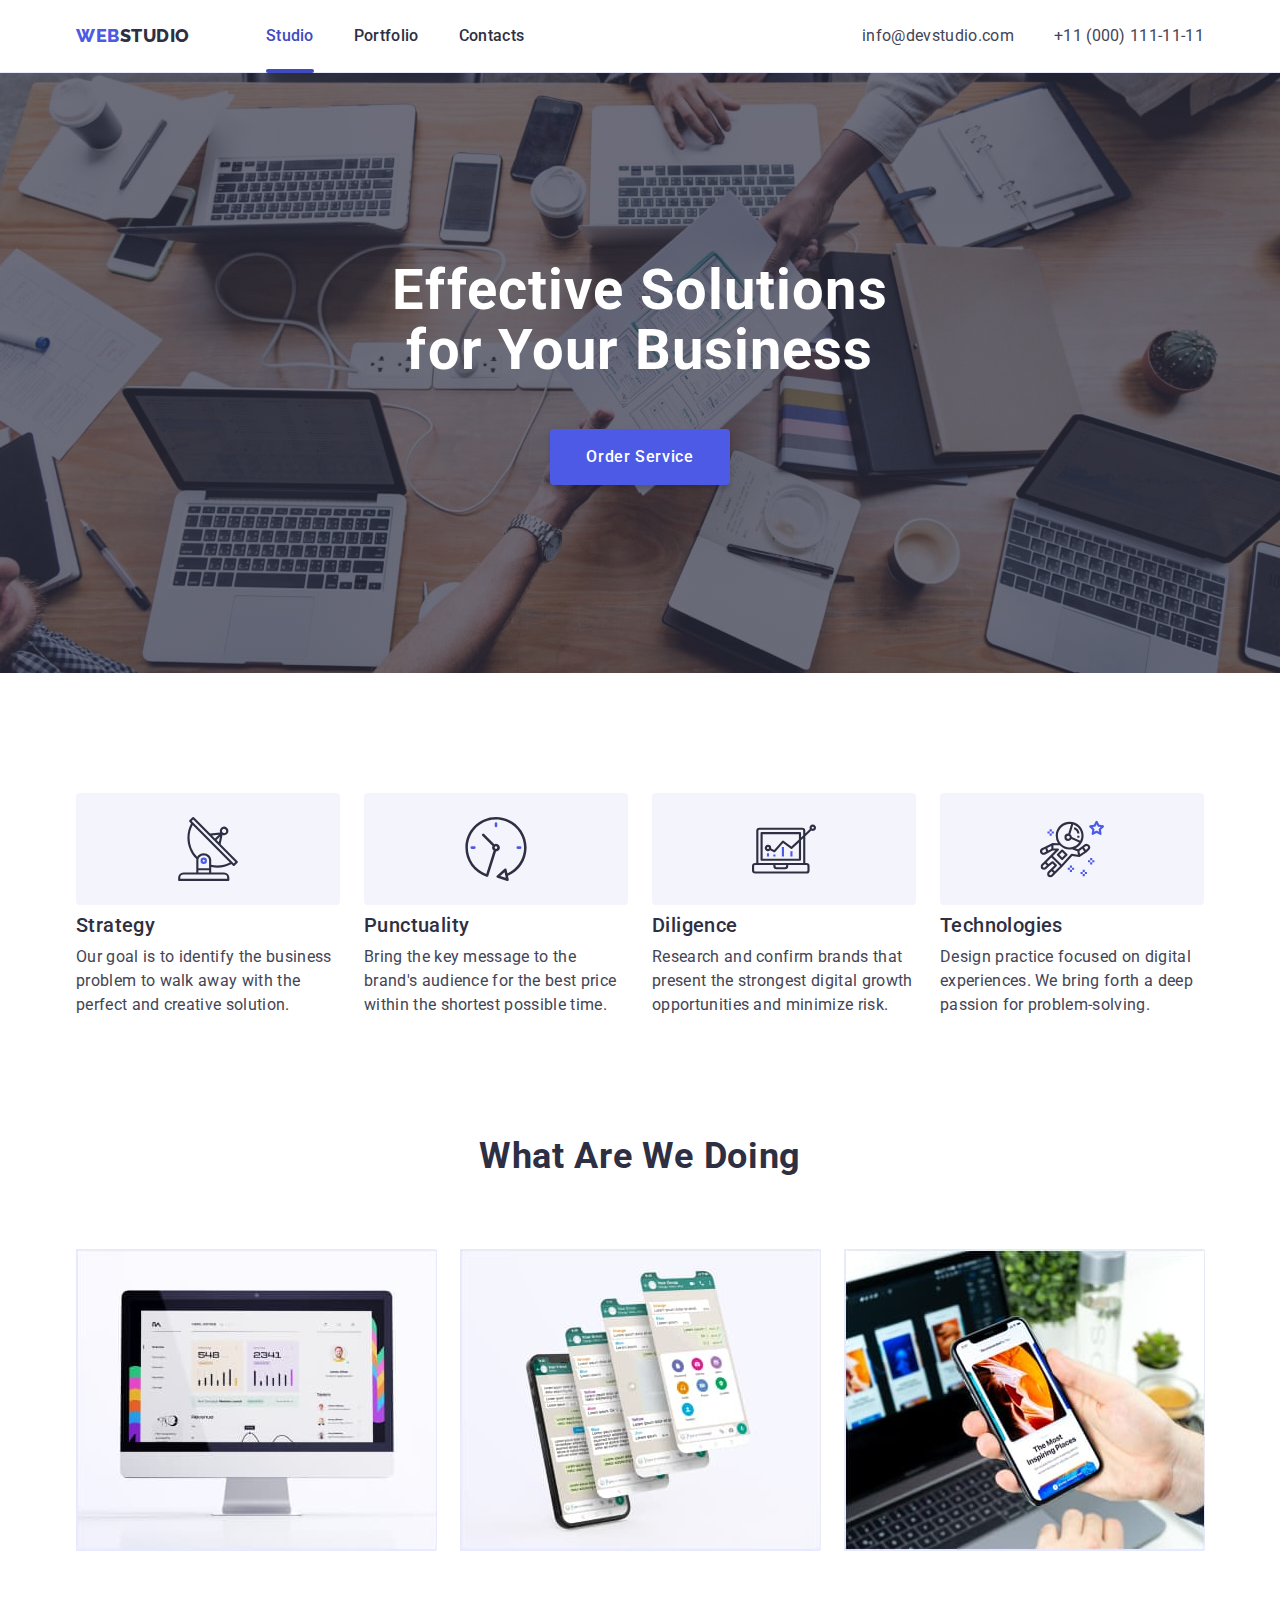
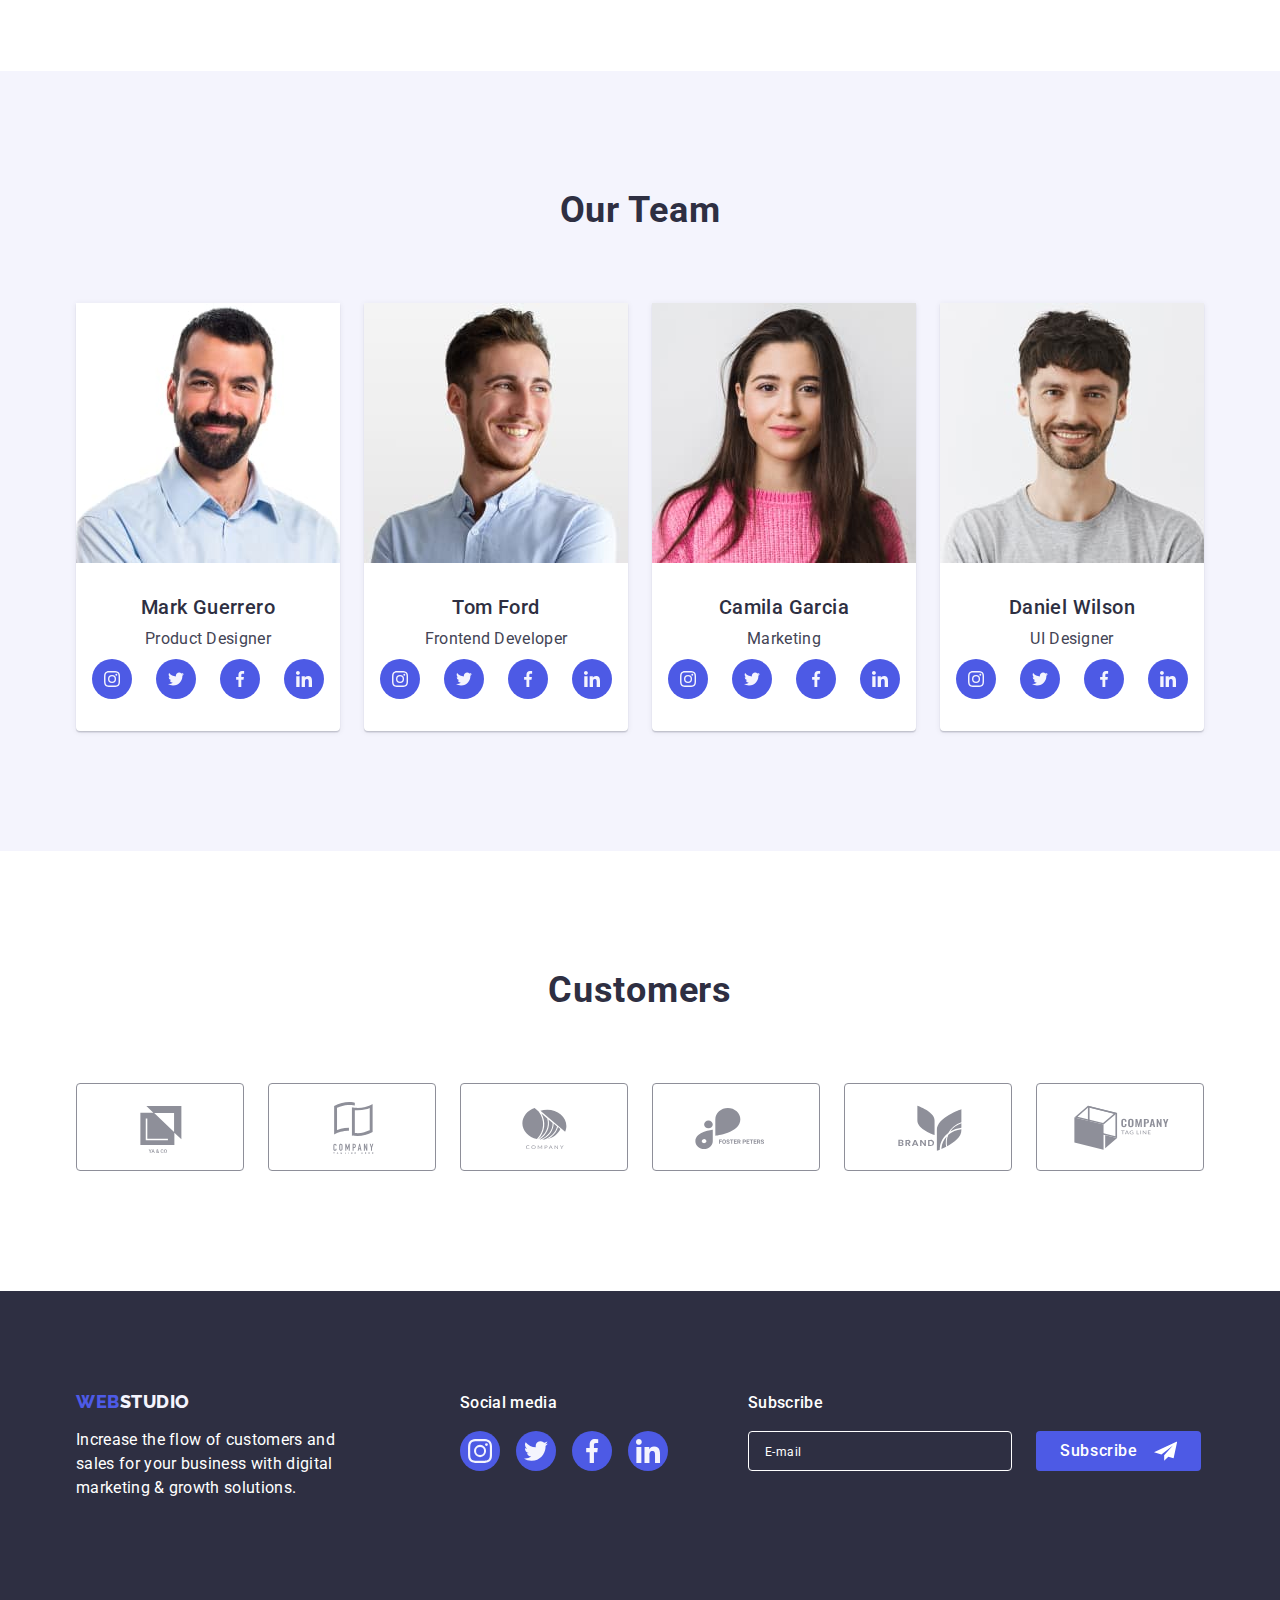
==== index.html @ 4aec2d15 "Initial commit" ====
<!DOCTYPE html>
<html lang="en">
  <head>
    <meta charset="UTF-8" />
    <meta http-equiv="X-UA-Compatible" content="IE=edge" />
    <meta name="viewport" content="width=device-width, initial-scale=1.0" />
    <title>Document</title>
    <!-- модерн нормалайз для скидання деяких властивостей -->
    <link
      href="https://cdnjs.cloudflare.com/ajax/libs/modern-normalize/1.1.0/modern-normalize.min.css"
      rel="stylesheet"
    />
    <link rel="preconnect" href="https://fonts.googleapis.com" />
    <link rel="preconnect" href="https://fonts.gstatic.com" crossorigin />
    <link
      href="https://fonts.googleapis.com/css2?family=Raleway:wght@800&family=Roboto:wght@400;500;700;900&display=swap"
      rel="stylesheet"
    />
    <link rel="stylesheet" href="./css/styles.css" />
  </head>
  <body>
    <!-- Header -->

    <header class="page-header">
      <div class="container nav-auth">
        <nav class="nav-auth">
          <a href="./index.html" class="logo link">
            Web<span class="logosp">Studio</span></a
          >
          <ul class="site-nav list">
            <li class="item">
              <a href="./index.html" class="navigation current link">Studio</a>
            </li>

            <li class="item">
              <a href="./portfolio.html" class="navigation link">Portfolio</a>
            </li>
            <li class="item">
              <a href="" class="navigation link">Contacts</a>
            </li>
          </ul>
        </nav>
        <address class="nav-auth add">
          <ul class="auth-nav list">
            <li class="item">
              <a href="mailto:info@devstudio.com" class="auth link"
                >info@devstudio.com</a
              >
            </li>
            <li class="item">
              <a href="tel:+110001111111" class="auth link"
                >+11 (000) 111-11-11</a
              >
            </li>
          </ul>
        </address>
      </div>
    </header>
    <!-- Main-сontent  -->
    <main>
      <!-- section1 -->
      <section class="hero">
        <div class="container">
          <h1 class="hero-name">
            Effective Solutions <br />
            for Your Business
          </h1>

          <button type="button" class="hero-button" data-modal-open>
            Order Service
          </button>
          <!--  -->
          <!-- <div class="backdrop is-hidden" data-modal>
            <div class="modal">
              <button type="button" class="button-window" data-modal-close>
                <svg class="icon-button-close" width="8" height="8">
                  <use href="./images/icons.svg#close"></use>
                </svg>
              </button>
            </div>
          </div> -->
          <!--  -->
        </div>
      </section>
      <!-- section2 -->

      <section class="section">
        <div class="container">
          <h2 class="h-hidden visually-hidden">A combination of all aspects</h2>
          <ul class="list-section-two list">
            <li class="list-combination item">
              <div class="icon-bg">
                <svg class="" width="64" height="64">
                  <use href="./images/icons.svg#antenna"></use>
                </svg>
              </div>
              <h3 class="list-title">Strategy</h3>
              <p class="list-paragraph">
                Our goal is to identify the business problem to walk away with
                the perfect and creative solution.
              </p>
            </li>
            <li class="list-combination item">
              <div class="icon-bg">
                <svg class="" width="64" height="64">
                  <use href="./images/icons.svg#clock"></use>
                </svg>
              </div>
              <h3 class="list-title">Punctuality</h3>
              <p class="list-paragraph">
                Bring the key message to the brand's audience for the best price
                within the shortest possible time.
              </p>
            </li>
            <li class="list-combination item">
              <div class="icon-bg">
                <svg class="" width="64" height="64">
                  <use href="./images/icons.svg#diagram"></use>
                </svg>
              </div>
              <h3 class="list-title">Diligence</h3>
              <p class="list-paragraph">
                Research and confirm brands that present the strongest digital
                growth opportunities and minimize risk.
              </p>
            </li>
            <li class="list-combination item">
              <div class="icon-bg">
                <svg class="" width="64" height="64">
                  <use href="./images/icons.svg#astronaut"></use>
                </svg>
              </div>
              <h3 class="list-title">Technologies</h3>
              <p class="list-paragraph">
                Design practice focused on digital experiences. We bring forth a
                deep passion for problem-solving.
              </p>
            </li>
          </ul>
        </div>
      </section>
      <!-- section3 -->

      <section class="section aboutus">
        <div class="container">
          <h2 class="aboutus-name">What are we doing</h2>
          <ul class="list-card list">
            <li class="list-lists item">
              <img
                class="image"
                src="./images/doing/pg1.jpg"
                alt="statistics"
                width="360"
                height="300"
              />
            </li>
            <li class="list-lists item">
              <img
                class="image"
                src="./images/doing/pg2.jpg"
                alt="displaying sections"
                width="360"
                height="300"
              />
            </li>
            <li class="list-lists item">
              <img
                class="image"
                src="./images/doing/pg3.jpg"
                alt="smartphone"
                width="360"
                height="300"
              />
            </li>
          </ul>
        </div>
      </section>
      <!-- section4 -->
      <section class="section team">
        <div class="container">
          <h2 class="team-our">Our Team</h2>
          <ul class="list-people list">
            <li class="team-list">
              <img
                class="image"
                src="./images/our_team/people1.jpg"
                alt="Mark"
                width="264"
                height="260"
              />
              <div class="data">
                <h3 class="team-name">Mark Guerrero</h3>
                <p class="team-paragraph">Product Designer</p>
                <ul class="social-list list">
                  <li class="list-icon">
                    <a href="" class="link-icon link">
                      <svg class="social-icon" width="16" height="16">
                        <use
                          class="icona"
                          href="./images/icons.svg#instagram"
                        ></use>
                      </svg>
                    </a>
                  </li>
                  <li class="list-icon">
                    <a href="" class="link-icon link">
                      <svg class="social-icon" width="16" height="16">
                        <use
                          class="icona"
                          href="./images/icons.svg#twitter"
                        ></use>
                      </svg>
                    </a>
                  </li>
                  <li class="list-icon">
                    <a href="" class="link-icon link">
                      <svg class="social-icon" width="16" height="16">
                        <use
                          class="icona"
                          href="./images/icons.svg#facebook"
                        ></use>
                      </svg>
                    </a>
                  </li>
                  <li class="list-icon">
                    <a href="" class="link-icon link">
                      <svg class="social-icon" width="16" height="16">
                        <use
                          class="icona"
                          href="./images/icons.svg#linkedin"
                        ></use>
                      </svg>
                    </a>
                  </li>
                </ul>
              </div>
            </li>
            <li class="team-list">
              <img
                class="image"
                src="./images/our_team/people2.jpg"
                alt="Tom"
                width="264"
                height="260"
              />
              <div class="data">
                <h3 class="team-name">Tom Ford</h3>
                <p class="team-paragraph">Frontend Developer</p>
                <ul class="social-list list">
                  <li>
                    <a href="" class="link-icon link">
                      <svg class="social-icon" width="16" height="16">
                        <use
                          class="icona"
                          href="./images/icons.svg#instagram"
                        ></use>
                      </svg>
                    </a>
                  </li>
                  <li>
                    <a href="" class="link-icon link">
                      <svg class="social-icon" width="16" height="16">
                        <use
                          class="icona"
                          href="./images/icons.svg#twitter"
                        ></use>
                      </svg>
                    </a>
                  </li>
                  <li>
                    <a href="" class="link-icon link">
                      <svg class="social-icon" width="16" height="16">
                        <use
                          class="icona"
                          href="./images/icons.svg#facebook"
                        ></use>
                      </svg>
                    </a>
                  </li>
                  <li>
                    <a href="" class="link-icon link">
                      <svg class="social-icon" width="16" height="16">
                        <use
                          class="icona"
                          href="./images/icons.svg#linkedin"
                        ></use>
                      </svg>
                    </a>
                  </li>
                </ul>
              </div>
            </li>
            <li class="team-list">
              <img
                class="image"
                src="./images/our_team/people3.jpg"
                alt="Camila"
                width="264"
                height="260"
              />
              <div class="data">
                <h3 class="team-name">Camila Garcia</h3>
                <p class="team-paragraph">Marketing</p>
                <ul class="social-list list">
                  <li>
                    <a href="" class="link-icon link">
                      <svg class="social-icon" width="16" height="16">
                        <use
                          class="icona"
                          href="./images/icons.svg#instagram"
                        ></use>
                      </svg>
                    </a>
                  </li>
                  <li>
                    <a href="" class="link-icon link">
                      <svg class="social-icon" width="16" height="16">
                        <use
                          class="icona"
                          href="./images/icons.svg#twitter"
                        ></use>
                      </svg>
                    </a>
                  </li>
                  <li>
                    <a href="" class="link-icon link">
                      <svg class="social-icon" width="16" height="16">
                        <use
                          class="icona"
                          href="./images/icons.svg#facebook"
                        ></use>
                      </svg>
                    </a>
                  </li>
                  <li>
                    <a href="" class="link-icon link">
                      <svg class="social-icon" width="16" height="16">
                        <use
                          class="icona"
                          href="./images/icons.svg#linkedin"
                        ></use>
                      </svg>
                    </a>
                  </li>
                </ul>
              </div>
            </li>
            <li class="team-list">
              <img
                class="image"
                src="./images/our_team/people4.jpg"
                alt="Daniel"
                width="264"
                height="260"
              />
              <div class="data">
                <h3 class="team-name">Daniel Wilson</h3>
                <p class="team-paragraph">UI Designer</p>
                <ul class="social-list list">
                  <li>
                    <a href="" class="link-icon link">
                      <svg class="social-icon" width="16" height="16">
                        <use
                          class="icona"
                          href="./images/icons.svg#instagram"
                        ></use>
                      </svg>
                    </a>
                  </li>
                  <li>
                    <a href="" class="link-icon link">
                      <svg class="social-icon" width="16" height="16">
                        <use
                          class="icona"
                          href="./images/icons.svg#twitter"
                        ></use>
                      </svg>
                    </a>
                  </li>
                  <li>
                    <a href="" class="link-icon link">
                      <svg class="social-icon" width="16" height="16">
                        <use
                          class="icona"
                          href="./images/icons.svg#facebook"
                        ></use>
                      </svg>
                    </a>
                  </li>
                  <li>
                    <a href="" class="link-icon link">
                      <svg class="social-icon" width="16" height="16">
                        <use
                          class="icona"
                          href="./images/icons.svg#linkedin"
                        ></use>
                      </svg>
                    </a>
                  </li>
                </ul>
              </div>
            </li>
          </ul>
        </div>
      </section>

      <!-- section5 -->

      <section class="section">
        <div class="container">
          <h2 class="customers-name">Customers</h2>
          <ul class="list-logotype-company list">
            <li class="company-list">
              <a href="" class="company-icon-link link">
                <svg class="company-icon" width="104" height="56">
                  <use
                    class="iconcompany-hover"
                    href="./images/icons.svg#position-one"
                  ></use>
                </svg>
              </a>
            </li>
            <li class="company-list">
              <a href="" class="company-icon-link link">
                <svg class="company-icon" width="104" height="56">
                  <use
                    class="iconcompany-hover"
                    href="./images/icons.svg#position-two"
                  ></use>
                </svg>
              </a>
            </li>
            <li class="company-list">
              <a href="" class="company-icon-link link">
                <svg class="company-icon" width="104" height="56">
                  <use href="./images/icons.svg#position-three"></use>
                </svg>
              </a>
            </li>
            <li class="company-list">
              <a href="" class="company-icon-link link">
                <svg class="company-icon" width="104" height="56">
                  <use href="./images/icons.svg#position-four"></use>
                </svg>
              </a>
            </li>
            <li class="company-list">
              <a href="" class="company-icon-link link">
                <svg class="company-icon" width="104" height="56">
                  <use href="./images/icons.svg#position-five"></use>
                </svg>
              </a>
            </li>
            <li class="company-list">
              <a href="" class="company-icon-link link">
                <svg class="company-icon" width="104" height="56">
                  <use href="./images/icons.svg#position-six"></use>
                </svg>
              </a>
            </li>
          </ul>
        </div>
      </section>
    </main>

    <!-- footer  -->

    <footer class="footer">
      <div class="container footer-container">
        <div class="one-footer-container">
          <a href="./index.html" class="footer-logo link"
            >Web<span class="footer-span">Studio</span></a
          >
          <p class="footer-paragraph">
            Increase the flow of customers and sales for your business with
            digital marketing & growth solutions.
          </p>
        </div>

        <!-- Social media -->

        <div class="social-container">
          <p class="social-footer">Social media</p>
          <ul class="list-icon-footer list">
            <li class="footer-list-icon">
              <a href="" class="icon-footer link">
                <svg class="icon-company-footer" width="24" height="24">
                  <use href="./images/icons.svg#instagram"></use>
                </svg>
              </a>
            </li>
            <li class="footer-list-icon">
              <a href="" class="icon-footer link">
                <svg class="icon-company-footer" width="24" height="24">
                  <use class="" href="./images/icons.svg#twitter"></use>
                </svg>
              </a>
            </li>
            <li class="footer-list-icon">
              <a href="" class="icon-footer link">
                <svg class="icon-company-footer" width="24" height="24">
                  <use href="./images/icons.svg#facebook"></use>
                </svg>
              </a>
            </li>
            <li class="footer-list-icon">
              <a href="" class="icon-footer link">
                <svg class="icon-company-footer" width="24" height="24">
                  <use href="./images/icons.svg#linkedin"></use>
                </svg>
              </a>
            </li>
          </ul>
        </div>

        <!-- Subscribe -->

        <div>
          <p class="text-subscribe">Subscribe</p>
          <form class="form-footer">
            <label>
              <input
                name="user_email"
                type="email"
                class="imput-email-footer"
                placeholder="E-mail"
              />
            </label>
            <button class="footer-subscribe" type="submit">
              <span class="text-subscribe-button">Subscribe</span>
              <svg class="icon-telegr" width="24" height="24">
                <use href="./images/icons.svg#telegr"></use>
              </svg>
            </button>
          </form>
        </div>
      </div>
    </footer>

    <!-- modal -->

    <div class="backdrop is-hidden" data-modal>
      <!-- is-hidden -->
      <div class="modal">
        <button type="button" class="button-window" data-modal-close>
          <svg class="icon-button-close" width="8" height="8">
            <use href="./images/icons.svg#close"></use>
          </svg>
        </button>

        <p class="modal-text">Leave your contacts and we will call you back</p>

        <form class="modal-form">
          <label class="modal-form-label">
            <span class="name-imput">Name</span>
            <span class="wrapper-for-icon">
              <input
                class="modal-form-imput"
                type="text"
                name="user_name"
                required
                pattern="^[A-Za-zА-Яа-я]+$"
                minlength="2"
              />
              <svg class="cvg-persona" width="18" height="18">
                <use href="./images/icons.svg#persona"></use>
              </svg>
            </span>
          </label>

          <label class="modal-form-label">
            <span class="name-imput">Phone</span>
            <span class="wrapper-for-icon">
              <input
                class="modal-form-imput"
                type="tel"
                name="user_number"
                required
                pattern="[0-9]{3}-[0-9]{3}-[0-9]{4}"
                title="###-###-####"
              />
              <svg class="cvg-persona" width="18" height="24">
                <use href="./images/icons.svg#tel"></use>
              </svg>
            </span>
          </label>

          <label class="modal-form-label">
            <span class="name-imput">Email</span>
            <span class="wrapper-for-icon">
              <input
                class="modal-form-imput"
                type="email"
                name="user_email"
                required
              />
              <svg class="cvg-persona" width="18" height="24">
                <use href="./images/icons.svg#mailto"></use>
              </svg>
            </span>
          </label>

          <label class="texteria-margin">
            <span class="name-imput">Comment</span>

            <textarea
              class="modal-texteria"
              name="user_message"
              placeholder="Text input"
            ></textarea>
          </label>

          <label for="privacy_policy" class="privacy-policy-text">
            <input
              id="privacy_policy"
              name="user_policy"
              type="checkbox"
              class="visually-hidden checkbox-checked"
            />
            <span class="wrapper-policy">
              <svg width="10" height="8" class="icon-policy">
                <use href="./images/icons.svg#policy"></use>
              </svg>
            </span>
            I accept the terms and conditions of the&nbsp;
            <a href="#" class="privacy-policy-link"> Privacy Policy</a></label
          >

          <button class="button-sabmit" type="submit">Send</button>
        </form>
      </div>
    </div>
    <!--  -->
    <script src="./js/modal.js"></script>
  </body>
</html>
---- css/styles.css ----
:root {
  /* білий колір і задивка стор #ffffff */
  --white-kolor: #ffffff;

  /* колір основного тексту і заливка  #2E2F42 */
  --title-text-color: #2e2f42;

  /* колір другорядного тексту #434455 */
  --secondary-text-color: #434455;

  /* синя кнопка і веб IRIS color #4D5AE5 */
  --iris-web: #4d5ae5;

  /* button for portfolio#404BBF */
  --ocean-color: #404bbf;

  /* hover and focus */
  --hover-focus: #404bbf;

  /* colors footer studio  #F4F4FD;*/
  --color-text-p: #f4f4fd;

  /* border #E7E9FC */
  --border-button: #e7e9fc;

  /* icon color  #f4f4fd */
  --icona-fill: #f4f4fd;

  /* color #8e8f99 */
  --light-stele: #8e8f99;

  /* transition-duration 250ms */
  --transition-duration: 250ms;

  /* timing-function */
  --timing-function: cubic-bezier(0.4, 0, 0.2, 1);
}

body {
  background-color: #ffffff;
  color: var(--secondary-text-color);
  font-family: 'Roboto', sans-serif;
}

h1,
h2,
h3,
p {
  margin-top: 0;
  margin-bottom: 0;
}

ul,
ol {
  margin-top: 0;
  margin-bottom: 0;
  margin-left: 0;
}

img {
  display: block;
}

/* утиліти */

.link {
  text-decoration: none;
}
.list {
  list-style: none;
  /*  */
  padding: 0;
  margin: 0;
}

.container {
  margin-left: auto;
  margin-right: auto;
  width: 1158px;
  padding-left: 15px;
  padding-right: 15px;
  /* outline: 2px solid tomato; */
}

.visually-hidden {
  position: absolute;
  white-space: nowrap;
  width: 1px;
  height: 1px;
  overflow: hidden;
  border: 0;
  padding: 0;
  clip: rect(0 0 0 0);
  clip-path: inset(50%);
  margin: -1px;
}

/* section */
.section {
  padding-top: 120px;
  padding-bottom: 120px;
}
.no-padding {
  padding-top: 0;
  padding-bottom: 0;
}

/*  хедер логотип */
.logo {
  display: block;
  padding-top: 24px;
  padding-bottom: 24px;
  margin-right: 76px;

  color: var(--iris-web);
  font-family: 'Raleway', sans-serif;
  font-weight: 800;
  font-size: 18px;
  line-height: 1.17;
  align-items: center;
  letter-spacing: 0.03em;
  text-transform: uppercase;
}

.logosp {
  color: var(--title-text-color);
}

/* navigation header */

/* задаєм гнучкості контейнеру */
.site-nav {
  display: flex;
  gap: 40px;
}

/* надаєм значення всім крім останнього( крайня геометрія)  
.site-nav .item:not(:last-child) {
  margin-right: 40px;
} */

/* олдівський метод (сусідство) */
/* .site-nav .item + .item {
  margin-left: 40px;
} */

.navigation {
  display: block;
  padding-top: 24px;
  padding-bottom: 24px;
  position: relative;
  color: var(--title-text-color);

  font-weight: 500;
  font-size: 16px;
  line-height: 1.5;
  letter-spacing: 0.02em;

  transition-property: color;
  transition-duration: var(--transition-duration);
  transition-timing-function: var(--timing-function);
}

.navigation:hover,
.navigation:focus {
  color: var(--hover-focus);
}

.add {
  font-style: normal;
  margin-left: auto;
}

.auth-nav {
  display: flex;
  gap: 40px;
}
/* .auth-nav .item + .item {
  margin-left: 40px;
} */
.auth {
  display: block;
  padding-top: 24px;
  padding-bottom: 24px;

  color: var(--secondary-text-color);
  font-size: 16px;
  line-height: 1.5;
  letter-spacing: 0.02em;

  transition-property: color;
  transition-duration: var(--transition-duration);
  transition-timing-function: var(--timing-function);
}
.auth:focus,
.auth:hover {
  color: var(--hover-focus);
}

.nav-auth {
  display: flex;
  align-items: center;
}

/*  after */

.current {
  color: var(--ocean-color);
}

.current::after {
  content: '';
  position: absolute;
  display: block;
  bottom: 0;
  left: 0;
  width: 100%;
  height: 4px;
  bottom: -1px;

  background: var(--ocean-color);
  border-radius: 2px;
}

/* after */

/* page-header */
.page-header {
  background-color: var(--white-kolor);
  border-bottom: 1px solid #e7e9fc;
  box-shadow: 0px 2px 1px rgba(46, 47, 66, 0.08),
    0px 1px 1px rgba(46, 47, 66, 0.16), 0px 1px 6px rgba(46, 47, 66, 0.08);
}

/* section1 (hero) */

.hero {
  max-width: 1440px;
  height: 600px;

  background-image: linear-gradient(
      rgba(46, 47, 66, 0.7),
      rgba(46, 47, 66, 0.7)
    ),
    url(../images/doing/people-office-hero.jpg);
  margin: 0 auto;

  /* не зменшується при стисканні сторінки  */
  background-size: cover;
  /* не повторяється при стисканні сторінки */
  background-repeat: no-repeat;
  /* розміщення центру картинки  по центру блока  */
  background-position: center;

  background-color: var(--title-text-color);
  text-align: center;
  padding: 188px 0 188px 0;
}

.hero-name {
  color: var(--white-kolor);
  font-weight: 700;
  font-size: 56px;
  line-height: 1.07;
  text-align: center;
  letter-spacing: 0.02em;
  /*  */
  margin-top: 0;
  margin-bottom: 48px;
  max-width: 496px;
  margin-left: auto;
  margin-right: auto;
}

.hero-button {
  background-color: var(--iris-web);
  color: var(--white-kolor);
  font-family: 'Roboto', sans-serif;
  font-weight: 500;
  font-size: 16px;
  line-height: 1.5;
  letter-spacing: 0.04em;
  cursor: pointer;
  /*  */
  display: block;
  text-align: center;
  border: none;
  padding: 16px 36px;
  min-width: 169px;
  height: 56px;
  margin-left: auto;
  margin-right: auto;
  border-radius: 4px;
  box-shadow: 0px 4px 4px rgba(0, 0, 0, 0.15);

  transition-property: background-color;
  transition-duration: var(--transition-duration);
  transition-timing-function: var(--timing-function);
}

.hero-button:focus,
.hero-button:hover {
  background-color: var(--hover-focus);
}

/* section 2 */

.section-two {
  padding: 188px 0 188px 0;
}

.h-hidden {
  color: var(--title-text-color);
  font-style: normal;
}

/* svg image */

.icon-bg {
  display: flex;
  justify-content: center;
  align-items: center;
  height: 112px;

  background-color: var(--color-text-p);
  border-radius: 4px;
  margin-bottom: 8px;
}

.list-combination {
  width: 264px;
  flex-basis: calc((100% - 72px) / 4);
}

.list-section-two {
  display: flex;
  gap: 24px;
}

/* .list-section-two .item + .item {
  margin-left: 28px;
} */

.list-title {
  color: var(--title-text-color);
  font-weight: 500;
  font-size: 20px;
  line-height: 1.2;
  letter-spacing: 0.02em;
  /*  */
  margin-top: 0;
  margin-bottom: 8px;
}
.list-paragraph {
  color: var(--secondary-text-color);
  font-size: 16px;
  line-height: 1.5;
  letter-spacing: 0.02em;
  /*  */
  margin-top: 0;
  margin-bottom: 0;
}

/* section3 */

.aboutus {
  padding-top: 0;
}
.aboutus-name {
  margin-bottom: 72px;

  color: var(--title-text-color);
  font-weight: 700;
  font-size: 36px;
  line-height: 1.11;
  text-align: center;
  letter-spacing: 0.02em;
  text-transform: capitalize;
  /*  */
  margin-top: 0;
  margin-bottom: 72px;
}

.list-card {
  display: flex;
  gap: 24px;
}

.list-lists {
  border: 1px solid #e7e9fc;
  width: 360px;
  flex-basis: calc((100% - 48px) / 3);
}

/* section4 */

.list-people {
  display: flex;
  gap: 24px;
}

.team {
  background-color: var(--color-text-p);
}
.team-list {
  box-shadow: 0px 1px 6px rgba(46, 47, 66, 0.08),
    0px 1px 1px rgba(46, 47, 66, 0.16), 0px 2px 1px rgba(46, 47, 66, 0.08);
  background-color: var(--white-kolor);
  flex-basis: calc((100% - 72px) / 4);

  border-radius: 0 0 4px 4px;
}

.team-our {
  color: var(--title-text-color);
  font-weight: 700;
  font-size: 36px;
  line-height: 1.11;
  text-align: center;
  letter-spacing: 0.02em;
  text-transform: capitalize;
  margin-top: 0;
  margin-bottom: 72px;
}

.data {
  padding: 32px 0;
}

.team-name {
  text-align: center;
  color: var(--title-text-color);
  font-weight: 500;
  font-size: 20px;
  line-height: 1.2;
  text-align: center;
  letter-spacing: 0.02em;
  margin-top: 0;
  margin-bottom: 8px;
}
.team-paragraph {
  text-align: center;
  color: var(--secondary-text-color);
  font-size: 16px;
  line-height: 1.5;
  text-align: center;
  letter-spacing: 0.02em;
  margin-top: 0;

  margin-bottom: 8px;
}

.icona {
  fill: var(--icona-fill);
}

.lisct-icon {
  width: 40px;
  height: 40px;
}

.social-icon {
  fill: var(--icona-fill);
}

.link-icon {
  display: flex;
  justify-content: center;
  align-items: center;
  width: 40px;
  height: 40px;
  border-radius: 50%;
  background-color: var(--iris-web);
  cursor: pointer;

  transition-property: background-color;
  transition-duration: var(--transition-duration);
  transition-timing-function: var(--timing-function);
}

.link-icon:hover,
.link-icon:focus {
  background-color: var(--ocean-color);
}

.social-list {
  display: flex;
  gap: 24px;
  justify-content: center;
}

/* section 5 */

.customers-name {
  color: var(--title-text-color);
  font-style: normal;
  font-weight: 700;
  font-size: 36px;
  line-height: 1.1;
  text-align: center;
  letter-spacing: 0.02em;
  margin-bottom: 72px;
}

.list-logotype-company {
  display: flex;
  gap: 24px;
}

.company-list {
  width: calc((100% - 120px) / 6);
  height: 88px;
}

.company-icon-link {
  display: flex;
  width: 168px;
  /* height: 88px; */
  height: 100%;
  width: 100%;
  justify-content: center;
  align-items: center;
  border: 1px solid var(--light-stele);
  border-radius: 4px;
  color: var(--light-stele);

  transition-property: border-color, color;
  transition-duration: var(--transition-duration);
  transition-timing-function: var(--timing-function);
}
.company-icon-link:hover,
.company-icon-link:focus {
  color: var(--hover-focus);
  border-color: var(--hover-focus);
}

.company-icon {
  /* fill: var(--light-stele); */
  fill: currentColor;
}

.company-icon:hover,
.company-icon:focus {
  fill: var(--hover-focus);
}

/*---- FOOTER---- */

.footer {
  background-color: var(--title-text-color);
  padding-top: 100px;
  padding-bottom: 100px;
}
.one-footer-container {
  margin-right: 120px;
}
.footer-container {
  display: flex;
  align-items: baseline;
}

.footer-logo {
  display: inline-block;
  margin-bottom: 16px;

  color: var(--iris-web);
  font-family: 'Raleway', sans-serif;
  font-weight: 800;
  font-size: 18px;
  line-height: 1.17;
  /* display: flex; */
  align-items: center;
  letter-spacing: 0.03em;
  text-transform: uppercase;
  padding-top: 0;
  padding-bottom: 0;
}

.footer-span {
  color: var(--color-text-p);
}

.footer-paragraph {
  display: flex;
  color: var(--white-kolor);
  font-size: 16px;
  line-height: 1.5;
  letter-spacing: 0.02em;
  margin-top: 0;
  margin-bottom: 0;
  max-width: 264px;
}

/* div social */

.social-container {
  margin-right: 80px;
}

.social-footer {
  color: var(--white-kolor);
  font-style: normal;
  font-weight: 500;
  font-size: 16px;
  line-height: 1.5;
  letter-spacing: 0.02em;
  margin-bottom: 16px;
}

.footer-list-icon {
  width: 40px;
  height: 40px;
}

.list-icon-footer {
  display: flex;
  gap: 16px;
}

.icon-company-footer {
  fill: var(--icona-fill);
}

.icon-footer {
  display: flex;
  justify-content: center;
  align-items: center;
  width: 100%;
  height: 100%;
  border-radius: 50%;
  background-color: #4d5ae5;

  transition-property: background-color;
  transition-duration: var(--transition-duration);
  transition-timing-function: var(--timing-function);
}

.icon-footer:hover,
.icon-footer:focus {
  background-color: #31d0aa;
}

/* -------- div Subscribe --------*/

.form-footer {
  display: flex;
  align-items: center;
  justify-content: center;
  column-gap: 24px;
}

.text-subscribe {
  font-family: 'Roboto';
  font-weight: 500;
  font-size: 16px;
  line-height: 1.5;
  letter-spacing: 0.02em;
  color: var(--white-kolor);
  margin-bottom: 16px;
}

.imput-email-footer {
  padding: 8px 0 8px 16px;
  width: 264px;
  height: 40px;
  color: var(--white-kolor);

  background-color: transparent;
  border: 1px solid var(--white-kolor);
  border-radius: 4px;
}

.footer-subscribe {
  width: 165px;
  height: 40px;
  border: none;
  border-radius: 4px;
  padding: 8px 24px;
  cursor: pointer;

  display: flex;
  align-content: center;
  justify-content: center;
  column-gap: 16px;

  background-color: var(--iris-web);

  transition-property: background-color;
  transition-duration: var(--transition-duration);
  transition-timing-function: var(--timing-function);
}

.footer-subscribe:hover,
.footer-subscribe:focus {
  background-color: var(--hover-focus);
}

.text-subscribe-button {
  font-weight: 500;
  font-size: 16px;
  line-height: 1.5;
  letter-spacing: 0.04em;
  color: var(--white-kolor);
}

.imput-email-footer::placeholder {
  font-style: normal;
  font-size: 12px;
  line-height: 2;
  letter-spacing: 0.04em;

  color: var(--white-kolor);
}

.icon-telegr {
  fill: var(--white-kolor);
}

/* ----- Modal window ----- */

.backdrop {
  position: fixed;
  top: 0;
  left: 0;
  z-index: 200;
  width: 100%;
  height: 100%;
  background-color: rgba(46, 47, 66, 0.4);

  transition-property: opacity, visibility;
  transition-duration: var(--transition-duration), var(--transition-duration);
  transition-timing-function: var(--timing-function), var(--timing-function);
}

.backdrop.is-hidden {
  /* буде повністю прозорий */
  opacity: 0;
  /* щоб приховати вікно */
  visibility: hidden;
  /* кліки мишки проходять крізь елемент */
  pointer-events: none;
}

.modal {
  padding: 72px 24px 24px;

  position: absolute;
  top: 50%;
  left: 50%;
  transform: translate(-50%, -50%);

  width: 408px;
  height: 584px;
  background-color: #fcfcfc;
  box-shadow: 0px 1px 1px rgba(0, 0, 0, 0.14), 0px 1px 3px rgba(0, 0, 0, 0.12),
    0px 2px 1px rgba(0, 0, 0, 0.2);
  border-radius: 4px;
  transition-property: transform;
  transition-duration: var(--transition-duration);
  transition-timing-function: var(--timing-function);
}

.button-window {
  position: absolute;
  top: 24px;
  right: 24px;

  padding: 0;
  border: none;
  background-color: #e7e9fc;
  display: flex;
  justify-content: center;
  align-items: center;
  cursor: pointer;

  border-radius: 50%;
  border: 1px solid rgba(0, 0, 0, 0.1);
  width: 24px;
  height: 24px;

  transition-property: background-color, border;
  transition-duration: var(--transition-duration);
  transition-timing-function: var(--timing-function);
}

.button-window:hover,
.button-window:focus {
  background-color: var(--ocean-color);
  border: none;
}

.icon-button-close {
  fill: #2e2f42;

  transition-property: fill;
  transition-duration: var(--transition-duration);
  transition-timing-function: var(--timing-function);
}

.button-window:hover .icon-button-close,
.button-window:focus .icon-button-close {
  fill: var(--white-kolor);
}

/* ----- Modal form ----- */

.modal-form {
  display: flex;
  flex-direction: column;
}

.modal-text {
  /* margin-top: 72px; */
  margin-bottom: 16px;

  color: var(--title-text-color);
  font-weight: 500;
  font-size: 16px;
  line-height: 1.5;
  text-align: center;
  letter-spacing: 0.02em;
}

.name-imput {
  display: block;
  /* width: 14px; */
  margin-bottom: 4px;

  color: var(--light-stele);
  font-style: normal;

  font-size: 12px;
  line-height: 1.17;
  letter-spacing: 0.04em;
}

.modal-form-label {
  margin-bottom: 8px;
}

.modal-form-imput {
  width: 100%;
  height: 40px;
  border: 1px solid rgba(46, 47, 66, 0.4);
  border-radius: 4px;
  padding: 11px 0 11px 38px;

  transition-property: border-color;
  text-decoration: var(--transition-duration);
  transition-timing-function: var(--transition-duration);
}

.modal-form-imput:focus {
  outline: none;
  border-color: var(--iris-web);
}
.modal-form-imput:focus + .cvg-persona {
  fill: var(--iris-web);
}

.modal-texteria {
  width: 100%;
  height: 120px;
  resize: none;
  padding: 8px 16px;
  border: 1px solid rgba(46, 47, 66, 0.4);
  border-radius: 4px;

  transition-property: border-color;
  text-decoration: var(--transition-duration);
  transition-timing-function: var(--transition-duration);
}
.texteria-margin {
  display: block;
  height: 138px;
  margin-bottom: 16px;
}
.modal-texteria::placeholder {
  font-style: normal;
  font-size: 12px;
  line-height: 1.17;
  letter-spacing: 0.04em;
  color: rgba(46, 47, 66, 0.4);
}

.modal-texteria:focus {
  outline: none;
  border-color: var(--iris-web);
}

.wrapper-for-icon {
  display: block;
  position: relative;
}

.cvg-persona {
  position: absolute;
  top: 50%;
  left: 16px;
  transform: translateY(-50%);
  fill: #2e2f42;

  transition-property: fill;
  text-decoration: var(--transition-duration);
  transition-timing-function: var(--transition-duration);
}

.icon-policy {
  fill: #f4f4fd;
}

.wrapper-policy {
  display: flex;
  align-items: center;
  justify-content: center;
  width: 16px;
  height: 16px;
  background-color: var(--white-kolor);
  margin-right: 8px;
  border-radius: 2px;
  border: 1px solid rgba(46, 47, 66, 0.4);
  cursor: pointer;

  transition-property: background-color;
  transition-duration: var(--transition-duration);
  transition-timing-function: var(--timing-function);
}

.checkbox-checked:checked + .wrapper-policy {
  background-color: var(--ocean-color);
  border-color: var(--ocean-color);
}

.privacy-policy-text {
  align-items: center;

  display: flex;
  font-style: normal;
  font-size: 12px;
  line-height: 1.17;
  letter-spacing: 0.04em;
  color: var(--light-stele);
  margin-bottom: 24px;
}

.privacy-policy-link {
  font-style: normal;
  font-size: 12px;
  line-height: 1.33;
  letter-spacing: 0.04em;
  text-decoration-line: underline;
  color: var(--iris-web);
}

.button-sabmit {
  display: flex;
  justify-content: center;
  align-items: center;

  color: var(--white-kolor);
  background: var(--iris-web);
  box-shadow: 0px 4px 4px rgba(0, 0, 0, 0.15);
  border-radius: 4px;
  border: none;
  cursor: pointer;

  padding: 16px 32px;
  width: 169px;
  font-weight: 500;
  height: 56px;

  margin-left: auto;
  margin-right: auto;

  transition-property: background-color;
  transition-duration: var(--transition-duration);
  transition-timing-function: var(--timing-function);
}

.button-sabmit:hover {
  background-color: var(--hover-focus);
}

/* cvg-modal */
.cvg-modal {
  position: absolute;
}

/*  cvg-modal*/

/* ----- Modal form ----- */

/* ----- Modal window ----- */

/* PORTFOLIO */
/* button */

.section-main-portfolio {
  padding: 96px 0 120px 0;
}

.list-button {
  display: flex;
  justify-content: center;
  column-gap: 24px;
  margin-bottom: 72px;
}

.filters-button {
  display: block;
  padding: 12px 24px;
  border-radius: 4px;
  border: 1px solid var(--border-button);

  background-color: var(--color-text-p);
  color: var(--iris-web);
  font-family: 'Roboto', sans-serif;
  font-weight: 500;
  font-size: 16px;
  line-height: 1.5;
  align-items: center;
  letter-spacing: 0.04em;
  cursor: pointer;

  transition-property: background-color, color, border-color, box-shadow;
  transition-duration: var(--transition-duration);
  transition-timing-function: var(--timing-function);
}

.filters-button:hover,
.filters-button:focus {
  background-color: var(--ocean-color);
  color: var(--white-kolor);
  border-color: transparent;
  box-shadow: 0px 3px 1px rgba(0, 0, 0, 0.1), 0px 2px 1px rgba(0, 0, 0, 0.08),
    0px 2px 2px rgba(0, 0, 0, 0.12);
}

/* .list-button .filters-button + .filters-button {
  margin-left: 24px;
} */

.portfolio-list {
  display: flex;
  row-gap: 48px;
  column-gap: 24px;

  flex-wrap: wrap;
}
.portfolio-list .item {
  /* width: 360px; */
  width: calc((100% - 48px) / 3);
}

.photo-link {
  display: block;
  transition-property: box-shadow;
  transition-duration: var(--transition-duration);
  transition-timing-function: var(--timing-function);
}

.photo-link:hover,
.photo-link:focus {
  box-shadow: 0px 1px 6px rgba(46, 47, 66, 0.08),
    0px 1px 1px rgba(46, 47, 66, 0.16), 0px 2px 1px rgba(46, 47, 66, 0.08);
}

/* кожний третій елемент 
 .portfolio-list .item.item:not(:nth-child(3n)) {
  margin-right: 24px; 
} */

/* останні 3 ел */
.portfolio-list .item.item:nth-last-child(-n + 3) {
  margin-bottom: 0;
}

.application-categories {
  padding: 32px 16px;
  border: 1px solid #e7e9fc;
  border-top: none;
}

.portfolioname {
  margin-bottom: 0;
  margin-top: 0;
  margin-bottom: 8px;

  color: var(--title-text-color);
  font-weight: 500;
  font-size: 20px;
  line-height: 1.2;
  letter-spacing: 0.02em;
}
.portfolioparagraph {
  margin-bottom: 0;
  margin-top: 0;

  color: var(--secondary-text-color);
  font-size: 16px;
  line-height: 1.5;
  letter-spacing: 0.02em;
}
/* ------- overlay------ */

.portfolio-team-wrapper {
  position: relative;
  overflow: hidden;
}

.overlay {
  position: absolute;
  top: 0;
  left: 0;
  width: 100%;
  height: 100%;
  transform: translate(0, 100%);

  background-color: #4d5ae5;
  color: var(--color-text-p);
  padding: 40px 32px;
  font-style: normal;
  font-size: 16px;
  line-height: 1.5;
  letter-spacing: 0.02em;

  transition-property: transform;
  transition-duration: var(--transition-duration);
  transition-timing-function: var(--timing-function);
}

.photo-link:hover .overlay,
.photo-link:focus .overlay {
  transform: translate(0, 0);
  transition-duration: var(--transition-duration);
  transition-timing-function: var(--timing-function);
}
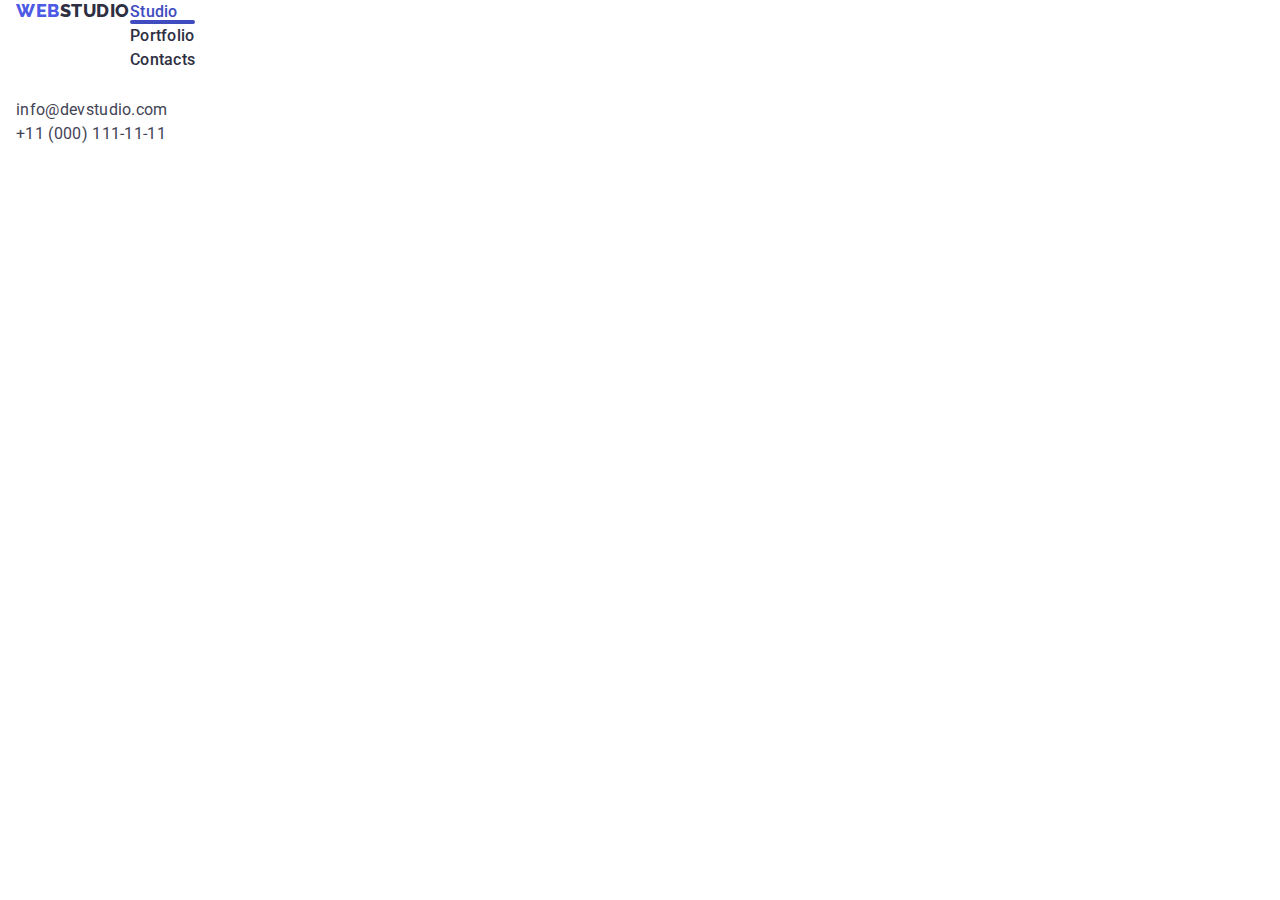
==== commit ada1fefc: "1" ====
--- a/index.html
+++ b/index.html
@@ -22,7 +22,7 @@
     <!-- Header -->
 
     <header class="page-header">
-      <div class="container nav-auth">
+      <div class="container nav-header">
         <nav class="nav-auth">
           <a href="./index.html" class="logo link">
             Web<span class="logosp">Studio</span></a
@@ -40,14 +40,19 @@
             </li>
           </ul>
         </nav>
-        <address class="nav-auth add">
+        <button type="button" class="button-burger-open">
+          <svg width="32" height="22">
+            <use href="./images/icons.svg#burger"></use>
+          </svg>
+        </button>
+        <address class="address-auth">
           <ul class="auth-nav list">
-            <li class="item">
+            <li class="list-auth-nav">
               <a href="mailto:info@devstudio.com" class="auth link"
                 >info@devstudio.com</a
               >
             </li>
-            <li class="item">
+            <li class="list-auth-nav">
               <a href="tel:+110001111111" class="auth link"
                 >+11 (000) 111-11-11</a
               >
@@ -56,10 +61,13 @@
         </address>
       </div>
     </header>
+
     <!-- Main-сontent  -->
+
     <main>
       <!-- section1 -->
-      <section class="hero">
+
+      <!-- <section class="hero">
         <div class="container">
           <h1 class="hero-name">
             Effective Solutions <br />
@@ -69,22 +77,12 @@
           <button type="button" class="hero-button" data-modal-open>
             Order Service
           </button>
-          <!--  -->
-          <!-- <div class="backdrop is-hidden" data-modal>
-            <div class="modal">
-              <button type="button" class="button-window" data-modal-close>
-                <svg class="icon-button-close" width="8" height="8">
-                  <use href="./images/icons.svg#close"></use>
-                </svg>
-              </button>
-            </div>
-          </div> -->
-          <!--  -->
         </div>
-      </section>
+      </section> -->
+
       <!-- section2 -->
 
-      <section class="section">
+      <!-- <section class="section">
         <div class="container">
           <h2 class="h-hidden visually-hidden">A combination of all aspects</h2>
           <ul class="list-section-two list">
@@ -138,10 +136,11 @@
             </li>
           </ul>
         </div>
-      </section>
+      </section> -->
+
       <!-- section3 -->
 
-      <section class="section aboutus">
+      <!-- <section class="section aboutus">
         <div class="container">
           <h2 class="aboutus-name">What are we doing</h2>
           <ul class="list-card list">
@@ -174,9 +173,11 @@
             </li>
           </ul>
         </div>
-      </section>
+      </section> -->
+
       <!-- section4 -->
-      <section class="section team">
+
+      <!-- <section class="section team">
         <div class="container">
           <h2 class="team-our">Our Team</h2>
           <ul class="list-people list">
@@ -402,11 +403,11 @@
             </li>
           </ul>
         </div>
-      </section>
+      </section> -->
 
       <!-- section5 -->
 
-      <section class="section">
+      <!-- <section class="section">
         <div class="container">
           <h2 class="customers-name">Customers</h2>
           <ul class="list-logotype-company list">
@@ -460,12 +461,12 @@
             </li>
           </ul>
         </div>
-      </section>
+      </section> -->
     </main>
 
     <!-- footer  -->
 
-    <footer class="footer">
+    <!-- <footer class="footer">
       <div class="container footer-container">
         <div class="one-footer-container">
           <a href="./index.html" class="footer-logo link"
@@ -475,11 +476,11 @@
             Increase the flow of customers and sales for your business with
             digital marketing & growth solutions.
           </p>
-        </div>
-
-        <!-- Social media -->
-
-        <div class="social-container">
+        </div> -->
+
+    <!-- Social media -->
+
+    <!-- <div class="social-container">
           <p class="social-footer">Social media</p>
           <ul class="list-icon-footer list">
             <li class="footer-list-icon">
@@ -511,11 +512,11 @@
               </a>
             </li>
           </ul>
-        </div>
-
-        <!-- Subscribe -->
-
-        <div>
+        </div> -->
+
+    <!-- Subscribe -->
+
+    <!-- <div>
           <p class="text-subscribe">Subscribe</p>
           <form class="form-footer">
             <label>
@@ -535,12 +536,11 @@
           </form>
         </div>
       </div>
-    </footer>
+    </footer> -->
 
     <!-- modal -->
 
-    <div class="backdrop is-hidden" data-modal>
-      <!-- is-hidden -->
+    <!-- <div class="backdrop is-hidden" data-modal>
       <div class="modal">
         <button type="button" class="button-window" data-modal-close>
           <svg class="icon-button-close" width="8" height="8">
@@ -629,8 +629,10 @@
           <button class="button-sabmit" type="submit">Send</button>
         </form>
       </div>
-    </div>
+    </div> -->
+
     <!--  -->
-    <script src="./js/modal.js"></script>
+
+    <!-- <script src="./js/modal.js"></script> -->
   </body>
 </html>
--- a/css/styles.css
+++ b/css/styles.css
@@ -59,6 +59,8 @@
 
 img {
   display: block;
+  max-width: 100%;
+  height: auto;
 }
 
 /* утиліти */
@@ -68,18 +70,17 @@
 }
 .list {
   list-style: none;
-  /*  */
   padding: 0;
   margin: 0;
 }
 
+/*  */
+
 .container {
+  padding-left: 16px;
+  padding-right: 16px;
+  margin-right: auto;
   margin-left: auto;
-  margin-right: auto;
-  width: 1158px;
-  padding-left: 15px;
-  padding-right: 15px;
-  /* outline: 2px solid tomato; */
 }
 
 .visually-hidden {
@@ -96,22 +97,25 @@
 }
 
 /* section */
+
 .section {
-  padding-top: 120px;
-  padding-bottom: 120px;
+  padding-top: 96px;
+  padding-bottom: 96px;
 }
 .no-padding {
   padding-top: 0;
   padding-bottom: 0;
 }
 
-/*  хедер логотип */
+button {
+  border: none;
+  padding: 0;
+  margin: 0;
+  background-color: transparent;
+}
+
 .logo {
   display: block;
-  padding-top: 24px;
-  padding-bottom: 24px;
-  margin-right: 76px;
-
   color: var(--iris-web);
   font-family: 'Raleway', sans-serif;
   font-weight: 800;
@@ -126,28 +130,8 @@
   color: var(--title-text-color);
 }
 
-/* navigation header */
-
-/* задаєм гнучкості контейнеру */
-.site-nav {
-  display: flex;
-  gap: 40px;
-}
-
-/* надаєм значення всім крім останнього( крайня геометрія)  
-.site-nav .item:not(:last-child) {
-  margin-right: 40px;
-} */
-
-/* олдівський метод (сусідство) */
-/* .site-nav .item + .item {
-  margin-left: 40px;
-} */
-
 .navigation {
   display: block;
-  padding-top: 24px;
-  padding-bottom: 24px;
   position: relative;
   color: var(--title-text-color);
 
@@ -166,22 +150,12 @@
   color: var(--hover-focus);
 }
 
-.add {
+.address-auth {
   font-style: normal;
-  margin-left: auto;
-}
-
-.auth-nav {
-  display: flex;
-  gap: 40px;
-}
-/* .auth-nav .item + .item {
-  margin-left: 40px;
-} */
+}
+
 .auth {
   display: block;
-  padding-top: 24px;
-  padding-bottom: 24px;
 
   color: var(--secondary-text-color);
   font-size: 16px;
@@ -196,13 +170,6 @@
 .auth:hover {
   color: var(--hover-focus);
 }
-
-.nav-auth {
-  display: flex;
-  align-items: center;
-}
-
-/*  after */
 
 .current {
   color: var(--ocean-color);
@@ -216,28 +183,22 @@
   left: 0;
   width: 100%;
   height: 4px;
-  bottom: -1px;
 
   background: var(--ocean-color);
   border-radius: 2px;
 }
-
-/* after */
 
 /* page-header */
 .page-header {
   background-color: var(--white-kolor);
-  border-bottom: 1px solid #e7e9fc;
+  /* border-bottom: 1px solid #e7e9fc;
   box-shadow: 0px 2px 1px rgba(46, 47, 66, 0.08),
-    0px 1px 1px rgba(46, 47, 66, 0.16), 0px 1px 6px rgba(46, 47, 66, 0.08);
+    0px 1px 1px rgba(46, 47, 66, 0.16), 0px 1px 6px rgba(46, 47, 66, 0.08); */
 }
 
 /* section1 (hero) */
 
-.hero {
-  max-width: 1440px;
-  height: 600px;
-
+/* .hero {
   background-image: linear-gradient(
       rgba(46, 47, 66, 0.7),
       rgba(46, 47, 66, 0.7)
@@ -245,29 +206,22 @@
     url(../images/doing/people-office-hero.jpg);
   margin: 0 auto;
 
-  /* не зменшується при стисканні сторінки  */
   background-size: cover;
-  /* не повторяється при стисканні сторінки */
+
   background-repeat: no-repeat;
-  /* розміщення центру картинки  по центру блока  */
+
   background-position: center;
 
   background-color: var(--title-text-color);
   text-align: center;
-  padding: 188px 0 188px 0;
 }
 
 .hero-name {
   color: var(--white-kolor);
   font-weight: 700;
-  font-size: 56px;
-  line-height: 1.07;
   text-align: center;
   letter-spacing: 0.02em;
-  /*  */
-  margin-top: 0;
-  margin-bottom: 48px;
-  max-width: 496px;
+
   margin-left: auto;
   margin-right: auto;
 }
@@ -281,11 +235,10 @@
   line-height: 1.5;
   letter-spacing: 0.04em;
   cursor: pointer;
-  /*  */
+
   display: block;
   text-align: center;
   border: none;
-  padding: 16px 36px;
   min-width: 169px;
   height: 56px;
   margin-left: auto;
@@ -301,12 +254,11 @@
 .hero-button:focus,
 .hero-button:hover {
   background-color: var(--hover-focus);
-}
+} */
 
 /* section 2 */
 
-.section-two {
-  padding: 188px 0 188px 0;
+/* .section-two {
 }
 
 .h-hidden {
@@ -326,28 +278,22 @@
   border-radius: 4px;
   margin-bottom: 8px;
 }
-
-.list-combination {
+*/
+
+/* .list-combination {
   width: 264px;
   flex-basis: calc((100% - 72px) / 4);
-}
-
-.list-section-two {
+} */
+
+/* .list-section-two {
   display: flex;
   gap: 24px;
-}
-
-/* .list-section-two .item + .item {
-  margin-left: 28px;
 } */
 
-.list-title {
+/* .list-title {
   color: var(--title-text-color);
-  font-weight: 500;
-  font-size: 20px;
-  line-height: 1.2;
-  letter-spacing: 0.02em;
-  /*  */
+  letter-spacing: 0.02em;
+
   margin-top: 0;
   margin-bottom: 8px;
 }
@@ -356,10 +302,10 @@
   font-size: 16px;
   line-height: 1.5;
   letter-spacing: 0.02em;
-  /*  */
+
   margin-top: 0;
   margin-bottom: 0;
-}
+} */
 
 /* section3 */
 
@@ -376,27 +322,27 @@
   text-align: center;
   letter-spacing: 0.02em;
   text-transform: capitalize;
-  /*  */
+
   margin-top: 0;
   margin-bottom: 72px;
 }
 
 .list-card {
-  display: flex;
-  gap: 24px;
+  /* display: flex;
+  gap: 24px; */
 }
 
 .list-lists {
-  border: 1px solid #e7e9fc;
+  /* border: 1px solid #e7e9fc;
   width: 360px;
-  flex-basis: calc((100% - 48px) / 3);
+  flex-basis: calc((100% - 48px) / 3); */
 }
 
 /* section4 */
 
 .list-people {
-  display: flex;
-  gap: 24px;
+  /* display: flex;
+  gap: 24px; */
 }
 
 .team {
@@ -503,19 +449,19 @@
 }
 
 .list-logotype-company {
-  display: flex;
-  gap: 24px;
+  /* display: flex;
+  gap: 24px; */
 }
 
 .company-list {
-  width: calc((100% - 120px) / 6);
-  height: 88px;
+  /* width: calc((100% - 120px) / 6);
+  height: 88px; */
 }
 
 .company-icon-link {
   display: flex;
-  width: 168px;
-  /* height: 88px; */
+  /* width: 168px; */
+
   height: 100%;
   width: 100%;
   justify-content: center;
@@ -535,7 +481,6 @@
 }
 
 .company-icon {
-  /* fill: var(--light-stele); */
   fill: currentColor;
 }
 
@@ -548,15 +493,15 @@
 
 .footer {
   background-color: var(--title-text-color);
-  padding-top: 100px;
-  padding-bottom: 100px;
+  /* padding-top: 100px;
+  padding-bottom: 100px; */
 }
 .one-footer-container {
-  margin-right: 120px;
+  /* margin-right: 120px; */
 }
 .footer-container {
   display: flex;
-  align-items: baseline;
+  /* align-items: baseline; */
 }
 
 .footer-logo {
@@ -568,7 +513,7 @@
   font-weight: 800;
   font-size: 18px;
   line-height: 1.17;
-  /* display: flex; */
+
   align-items: center;
   letter-spacing: 0.03em;
   text-transform: uppercase;
@@ -594,7 +539,7 @@
 /* div social */
 
 .social-container {
-  margin-right: 80px;
+  /* margin-right: 80px; */
 }
 
 .social-footer {
@@ -643,10 +588,10 @@
 /* -------- div Subscribe --------*/
 
 .form-footer {
-  display: flex;
+  /* display: flex;
   align-items: center;
   justify-content: center;
-  column-gap: 24px;
+  column-gap: 24px; */
 }
 
 .text-subscribe {
@@ -661,7 +606,7 @@
 
 .imput-email-footer {
   padding: 8px 0 8px 16px;
-  width: 264px;
+  /* width: 264px; */
   height: 40px;
   color: var(--white-kolor);
 
@@ -718,7 +663,7 @@
 
 /* ----- Modal window ----- */
 
-.backdrop {
+/* .backdrop {
   position: fixed;
   top: 0;
   left: 0;
@@ -733,11 +678,10 @@
 }
 
 .backdrop.is-hidden {
-  /* буде повністю прозорий */
   opacity: 0;
-  /* щоб приховати вікно */
+
   visibility: hidden;
-  /* кліки мишки проходять крізь елемент */
+
   pointer-events: none;
 }
 
@@ -800,17 +744,16 @@
 .button-window:hover .icon-button-close,
 .button-window:focus .icon-button-close {
   fill: var(--white-kolor);
-}
+} */
 
 /* ----- Modal form ----- */
 
-.modal-form {
+/* .modal-form {
   display: flex;
   flex-direction: column;
 }
 
 .modal-text {
-  /* margin-top: 72px; */
   margin-bottom: 16px;
 
   color: var(--title-text-color);
@@ -823,7 +766,7 @@
 
 .name-imput {
   display: block;
-  /* width: 14px; */
+
   margin-bottom: 4px;
 
   color: var(--light-stele);
@@ -979,12 +922,13 @@
 
 .button-sabmit:hover {
   background-color: var(--hover-focus);
-}
+} */
 
 /* cvg-modal */
-.cvg-modal {
+
+/* .cvg-modal {
   position: absolute;
-}
+} */
 
 /*  cvg-modal*/
 
@@ -995,7 +939,7 @@
 /* PORTFOLIO */
 /* button */
 
-.section-main-portfolio {
+/* .section-main-portfolio {
   padding: 96px 0 120px 0;
 }
 
@@ -1036,10 +980,6 @@
     0px 2px 2px rgba(0, 0, 0, 0.12);
 }
 
-/* .list-button .filters-button + .filters-button {
-  margin-left: 24px;
-} */
-
 .portfolio-list {
   display: flex;
   row-gap: 48px;
@@ -1048,7 +988,6 @@
   flex-wrap: wrap;
 }
 .portfolio-list .item {
-  /* width: 360px; */
   width: calc((100% - 48px) / 3);
 }
 
@@ -1065,12 +1004,6 @@
     0px 1px 1px rgba(46, 47, 66, 0.16), 0px 2px 1px rgba(46, 47, 66, 0.08);
 }
 
-/* кожний третій елемент 
- .portfolio-list .item.item:not(:nth-child(3n)) {
-  margin-right: 24px; 
-} */
-
-/* останні 3 ел */
 .portfolio-list .item.item:nth-last-child(-n + 3) {
   margin-bottom: 0;
 }
@@ -1100,10 +1033,11 @@
   font-size: 16px;
   line-height: 1.5;
   letter-spacing: 0.02em;
-}
+} */
+
 /* ------- overlay------ */
 
-.portfolio-team-wrapper {
+/* .portfolio-team-wrapper {
   position: relative;
   overflow: hidden;
 }
@@ -1134,4 +1068,62 @@
   transform: translate(0, 0);
   transition-duration: var(--transition-duration);
   transition-timing-function: var(--timing-function);
-}
+} */
+
+@media screen and (min-width: 428px) {
+  .nav-auth {
+    display: flex;
+  }
+}
+
+@media screen and (max-width: 767px) {
+  .nav-header {
+    display: flex;
+    justify-content: space-between;
+  }
+  .container {
+    max-width: 428px;
+  }
+  .nav-auth {
+    display: flex;
+  }
+
+  .site-nav,
+  .address-auth {
+    display: none;
+  }
+
+  .button-burger-open {
+    stroke: var(--title-text-color);
+  }
+}
+
+/*  */
+
+/* @media screen and (min-width: 768px) {
+  .container {
+    width: 768px;
+  }
+}
+@media screen and (max-width: 1157px) {
+  .icon-bg {
+    display: none;
+  }
+
+  .section.aboutus {
+    display: none;
+  }
+} */
+
+/*  */
+
+/* @media screen and (min-width: 1158px) {
+  .container {
+    width: 1158px;
+  }
+
+  .section {
+    padding-top: 120px;
+    padding-bottom: 120px;
+  }
+} */
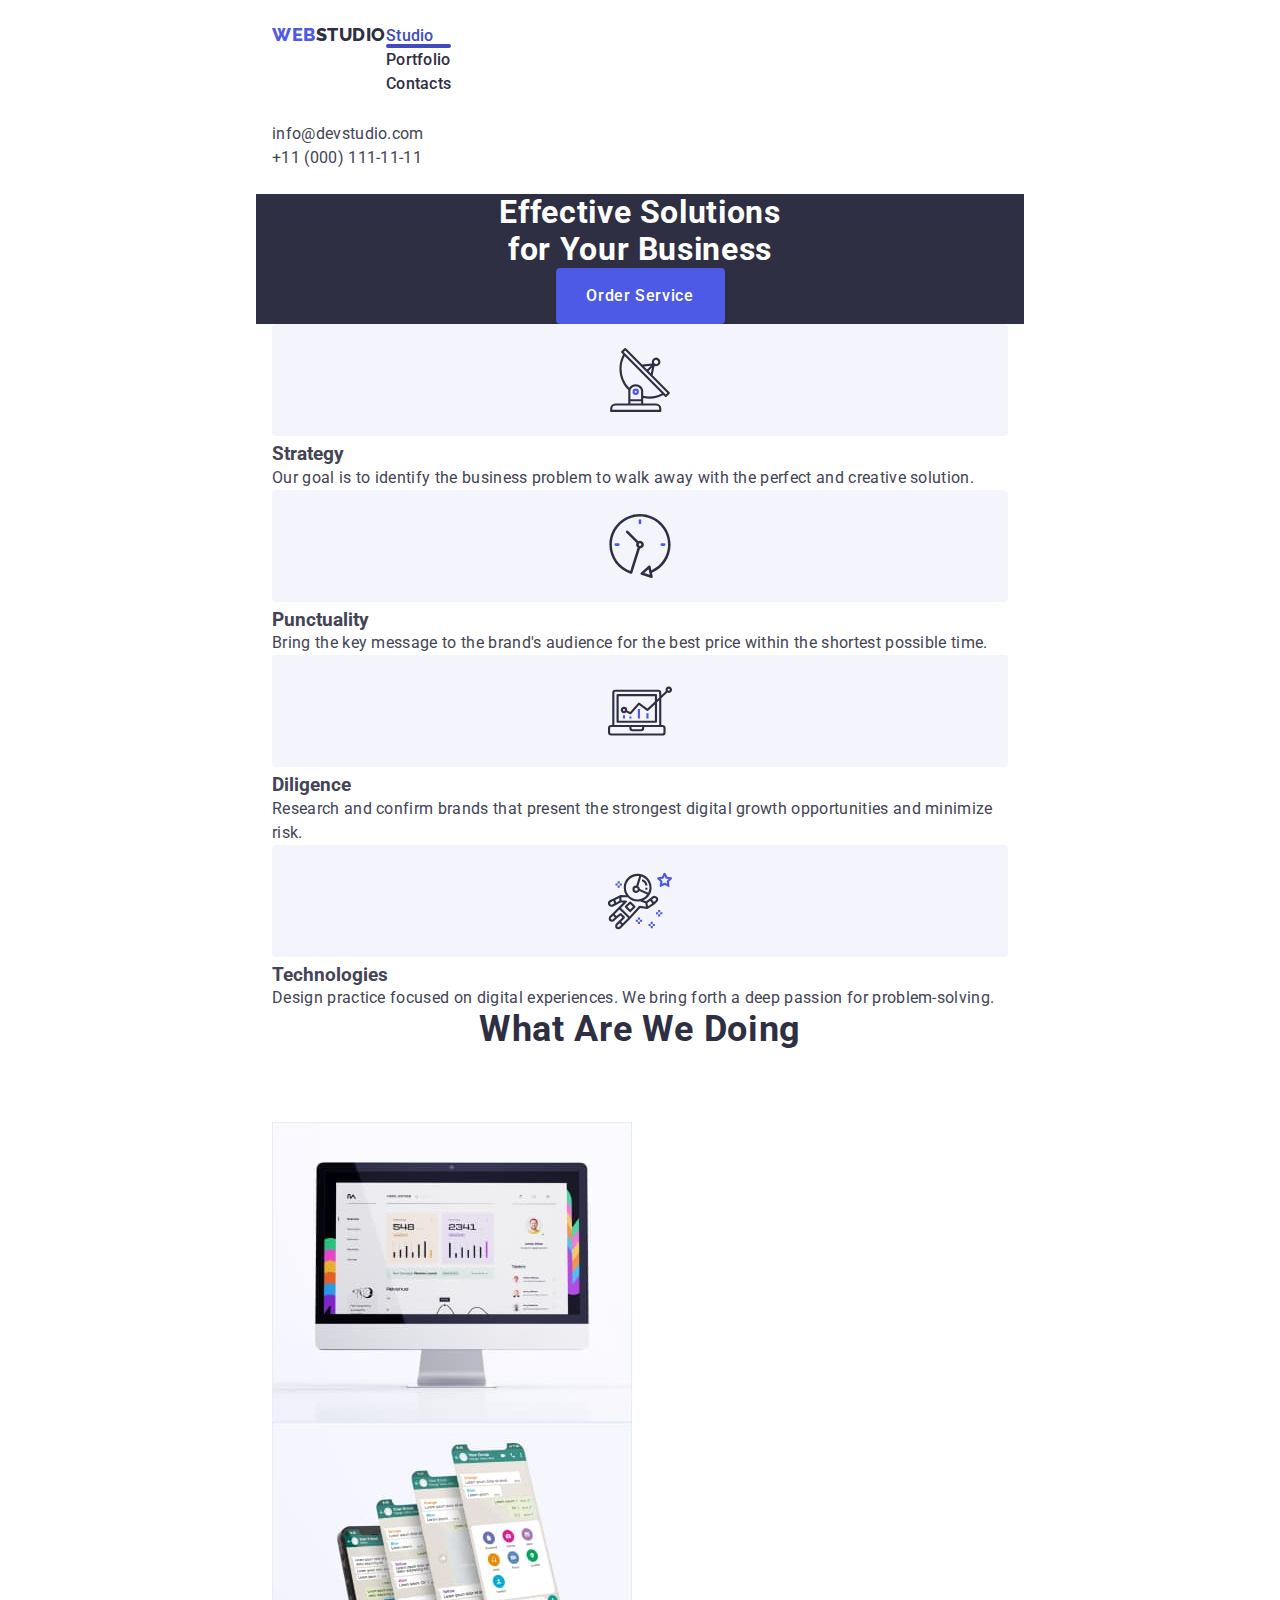
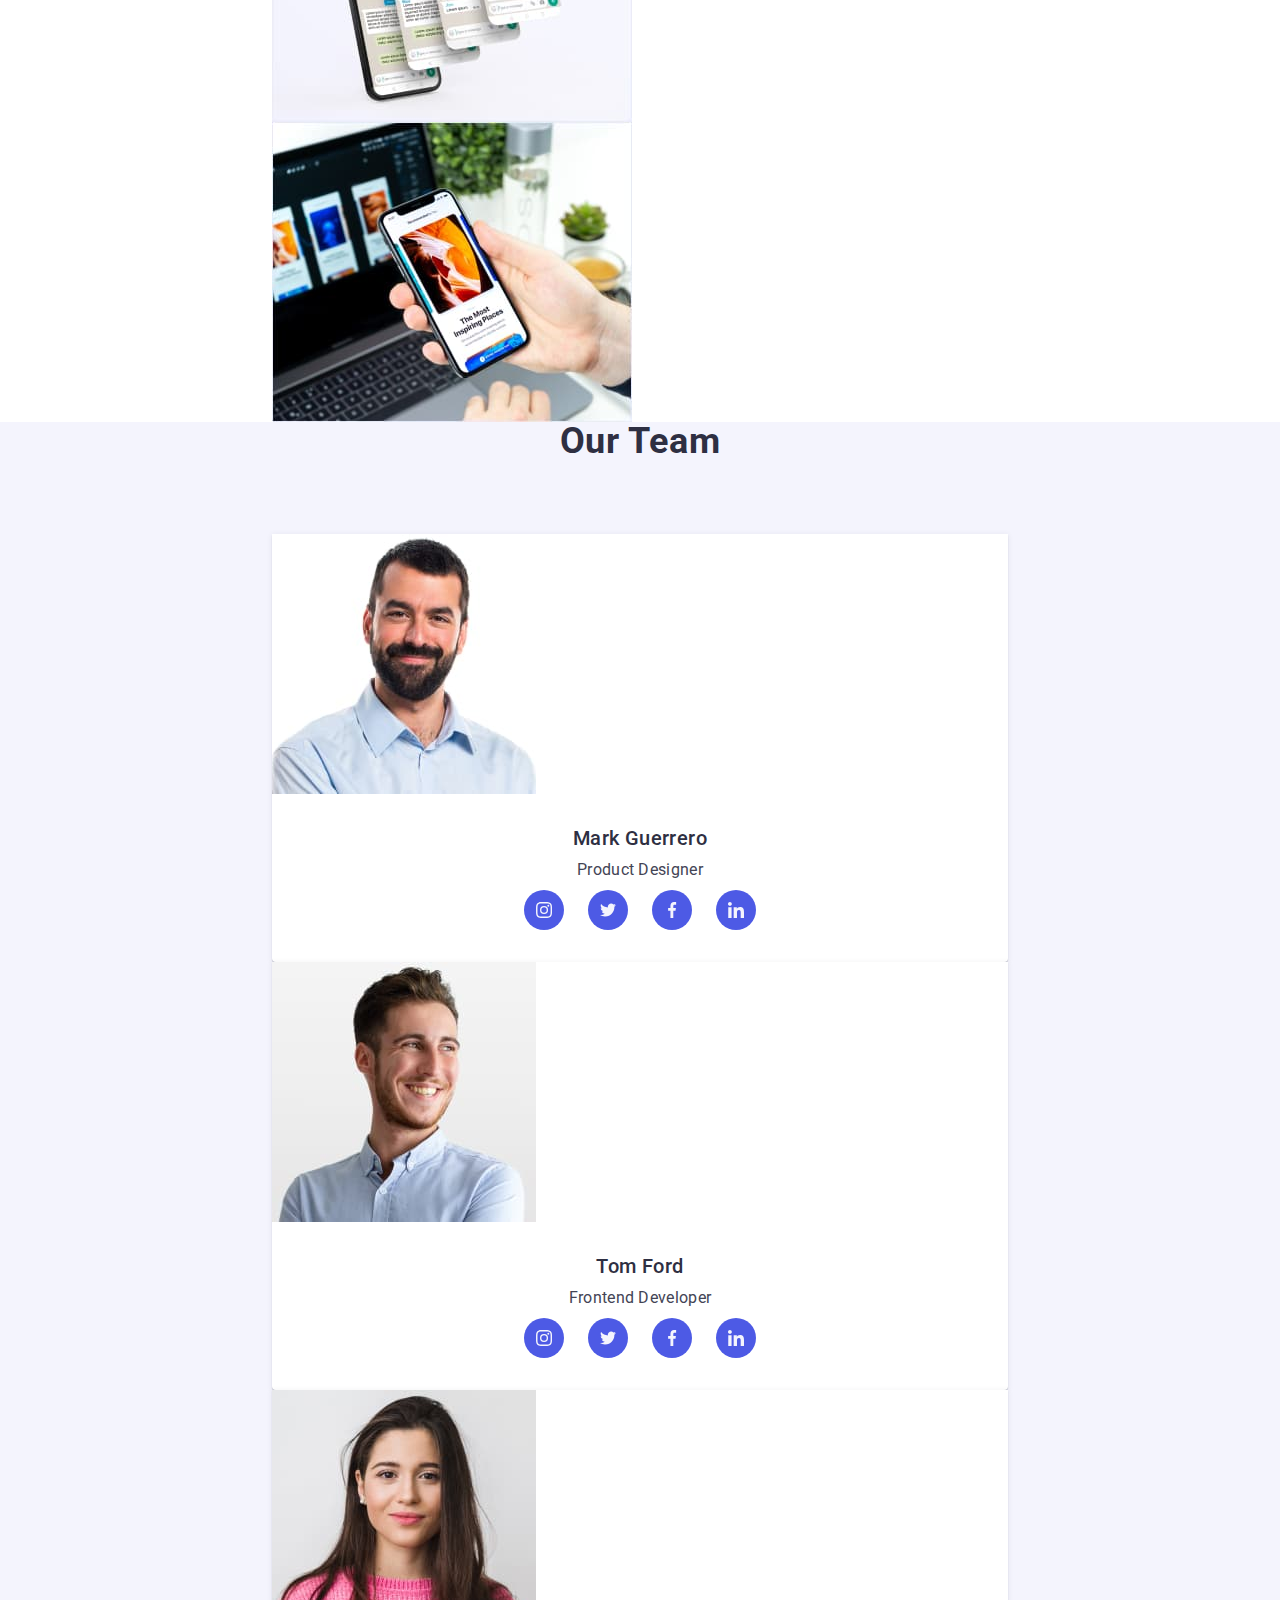
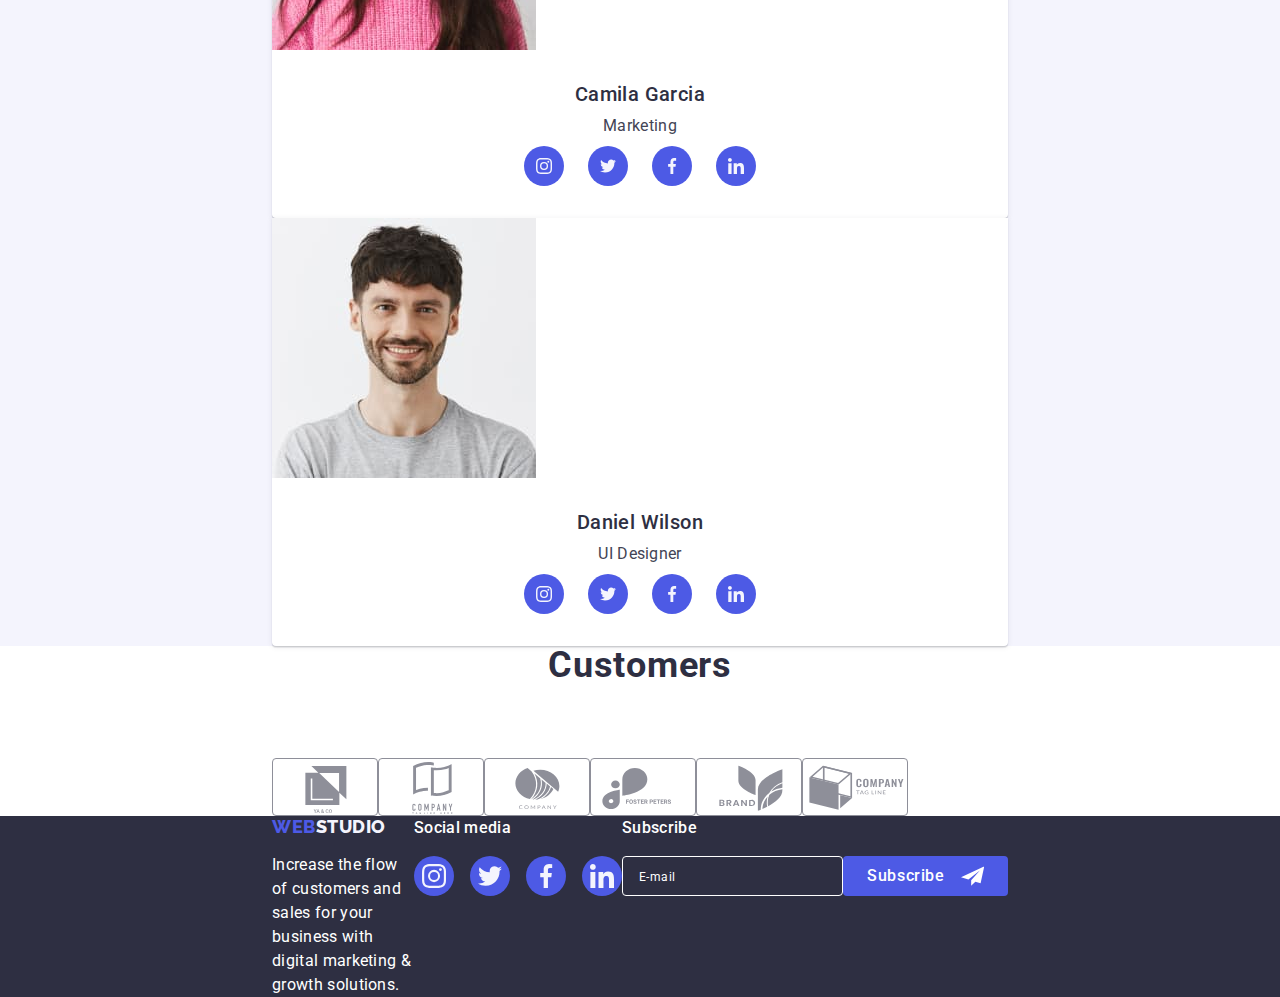
==== commit 66d5bf01: "1" ====
--- a/index.html
+++ b/index.html
@@ -67,8 +67,8 @@
     <main>
       <!-- section1 -->
 
-      <!-- <section class="hero">
-        <div class="container">
+      <section class="hero container">
+        <div class="hero-section">
           <h1 class="hero-name">
             Effective Solutions <br />
             for Your Business
@@ -78,11 +78,11 @@
             Order Service
           </button>
         </div>
-      </section> -->
+      </section>
 
       <!-- section2 -->
 
-      <!-- <section class="section">
+      <section class="section">
         <div class="container">
           <h2 class="h-hidden visually-hidden">A combination of all aspects</h2>
           <ul class="list-section-two list">
@@ -136,11 +136,11 @@
             </li>
           </ul>
         </div>
-      </section> -->
+      </section>
 
       <!-- section3 -->
 
-      <!-- <section class="section aboutus">
+      <section class="section aboutus">
         <div class="container">
           <h2 class="aboutus-name">What are we doing</h2>
           <ul class="list-card list">
@@ -173,11 +173,11 @@
             </li>
           </ul>
         </div>
-      </section> -->
+      </section>
 
       <!-- section4 -->
 
-      <!-- <section class="section team">
+      <section class="section team">
         <div class="container">
           <h2 class="team-our">Our Team</h2>
           <ul class="list-people list">
@@ -403,11 +403,11 @@
             </li>
           </ul>
         </div>
-      </section> -->
+      </section>
 
       <!-- section5 -->
 
-      <!-- <section class="section">
+      <section class="section">
         <div class="container">
           <h2 class="customers-name">Customers</h2>
           <ul class="list-logotype-company list">
@@ -461,12 +461,12 @@
             </li>
           </ul>
         </div>
-      </section> -->
+      </section>
     </main>
 
     <!-- footer  -->
 
-    <!-- <footer class="footer">
+    <footer class="footer section">
       <div class="container footer-container">
         <div class="one-footer-container">
           <a href="./index.html" class="footer-logo link"
@@ -476,11 +476,11 @@
             Increase the flow of customers and sales for your business with
             digital marketing & growth solutions.
           </p>
-        </div> -->
-
-    <!-- Social media -->
-
-    <!-- <div class="social-container">
+        </div>
+
+        <!-- Social media -->
+
+        <div class="social-container">
           <p class="social-footer">Social media</p>
           <ul class="list-icon-footer list">
             <li class="footer-list-icon">
@@ -512,11 +512,11 @@
               </a>
             </li>
           </ul>
-        </div> -->
-
-    <!-- Subscribe -->
-
-    <!-- <div>
+        </div>
+
+        <!-- Subscribe -->
+
+        <div>
           <p class="text-subscribe">Subscribe</p>
           <form class="form-footer">
             <label>
@@ -536,7 +536,7 @@
           </form>
         </div>
       </div>
-    </footer> -->
+    </footer>
 
     <!-- modal -->
 
--- a/css/styles.css
+++ b/css/styles.css
@@ -98,10 +98,10 @@
 
 /* section */
 
-.section {
+/* .section {
   padding-top: 96px;
   padding-bottom: 96px;
-}
+} */
 .no-padding {
   padding-top: 0;
   padding-bottom: 0;
@@ -198,12 +198,12 @@
 
 /* section1 (hero) */
 
-/* .hero {
-  background-image: linear-gradient(
+.hero {
+  /* background-image: linear-gradient(
       rgba(46, 47, 66, 0.7),
       rgba(46, 47, 66, 0.7)
     ),
-    url(../images/doing/people-office-hero.jpg);
+    url(../images/doing/people-office-hero.jpg); */
   margin: 0 auto;
 
   background-size: cover;
@@ -254,7 +254,7 @@
 .hero-button:focus,
 .hero-button:hover {
   background-color: var(--hover-focus);
-} */
+}
 
 /* section 2 */
 
@@ -290,7 +290,7 @@
   gap: 24px;
 } */
 
-/* .list-title {
+.list-title {
   color: var(--title-text-color);
   letter-spacing: 0.02em;
 
@@ -305,7 +305,7 @@
 
   margin-top: 0;
   margin-bottom: 0;
-} */
+}
 
 /* section3 */
 
@@ -352,7 +352,7 @@
   box-shadow: 0px 1px 6px rgba(46, 47, 66, 0.08),
     0px 1px 1px rgba(46, 47, 66, 0.16), 0px 2px 1px rgba(46, 47, 66, 0.08);
   background-color: var(--white-kolor);
-  flex-basis: calc((100% - 72px) / 4);
+  /* flex-basis: calc((100% - 72px) / 4); */
 
   border-radius: 0 0 4px 4px;
 }
@@ -371,6 +371,7 @@
 
 .data {
   padding: 32px 0;
+  /* width: 264px; */
 }
 
 .team-name {
@@ -449,21 +450,18 @@
 }
 
 .list-logotype-company {
-  /* display: flex;
-  gap: 24px; */
+  display: flex;
+
+  /* gap: 24px; */
 }
 
 .company-list {
-  /* width: calc((100% - 120px) / 6);
-  height: 88px; */
+  /* /* width: calc((100% - 120px) / 6); */
+  /* height: 88px; */
 }
 
 .company-icon-link {
   display: flex;
-  /* width: 168px; */
-
-  height: 100%;
-  width: 100%;
   justify-content: center;
   align-items: center;
   border: 1px solid var(--light-stele);
@@ -513,8 +511,6 @@
   font-weight: 800;
   font-size: 18px;
   line-height: 1.17;
-
-  align-items: center;
   letter-spacing: 0.03em;
   text-transform: uppercase;
   padding-top: 0;
@@ -533,7 +529,6 @@
   letter-spacing: 0.02em;
   margin-top: 0;
   margin-bottom: 0;
-  max-width: 264px;
 }
 
 /* div social */
@@ -588,10 +583,9 @@
 /* -------- div Subscribe --------*/
 
 .form-footer {
-  /* display: flex;
+  display: flex;
   align-items: center;
   justify-content: center;
-  column-gap: 24px; */
 }
 
 .text-subscribe {
@@ -606,7 +600,6 @@
 
 .imput-email-footer {
   padding: 8px 0 8px 16px;
-  /* width: 264px; */
   height: 40px;
   color: var(--white-kolor);
 
@@ -1074,12 +1067,18 @@
   .nav-auth {
     display: flex;
   }
+  .nav-header {
+    padding-top: 24px;
+    padding-bottom: 24px;
+  }
 }
 
 @media screen and (max-width: 767px) {
   .nav-header {
     display: flex;
     justify-content: space-between;
+    padding-top: 24px;
+    padding-bottom: 24px;
   }
   .container {
     max-width: 428px;
@@ -1096,24 +1095,98 @@
   .button-burger-open {
     stroke: var(--title-text-color);
   }
+
+  .hero-section {
+    padding-top: 112px;
+    padding-bottom: 112px;
+  }
+
+  .hero-name {
+    margin-bottom: 72px;
+  }
+
+  .list-title {
+    text-align: center;
+  }
+  .list-combination:not(:last-child) {
+    margin-bottom: 72px;
+  }
+  .list-people {
+    display: flex;
+    flex-wrap: wrap;
+    justify-content: center;
+    row-gap: 72px;
+  }
+
+  .company-icon-link {
+    width: 190px;
+    height: 88px;
+  }
+
+  .list-logotype-company {
+    flex-wrap: wrap;
+    gap: 72px 16px;
+    justify-content: center;
+  }
+
+  /*  */
+  .footer-container {
+    display: flex;
+    flex-wrap: wrap;
+    justify-content: center;
+    gap: 72px;
+  }
+
+  .footer-paragraph {
+    max-width: 268px;
+  }
+
+  .footer-logo,
+  .social-footer,
+  .text-subscribe {
+    display: flex;
+    justify-content: center;
+  }
+
+  .form-footer {
+    flex-direction: column;
+  }
+
+  .imput-email-footer {
+    margin-bottom: 16px;
+    width: 100%;
+  }
 }
 
 /*  */
 
-/* @media screen and (min-width: 768px) {
+@media screen and (min-width: 768px) {
   .container {
     width: 768px;
   }
 }
 @media screen and (max-width: 1157px) {
+  .section {
+    padding-top: 96px;
+    padding-bottom: 96px;
+  }
   .icon-bg {
     display: none;
   }
-
   .section.aboutus {
     display: none;
   }
-} */
+
+  .list-title {
+    font-size: 36px;
+    line-height: 1.11;
+    font-weight: 700;
+  }
+
+  .section.aboutus {
+    display: none;
+  }
+}
 
 /*  */
 
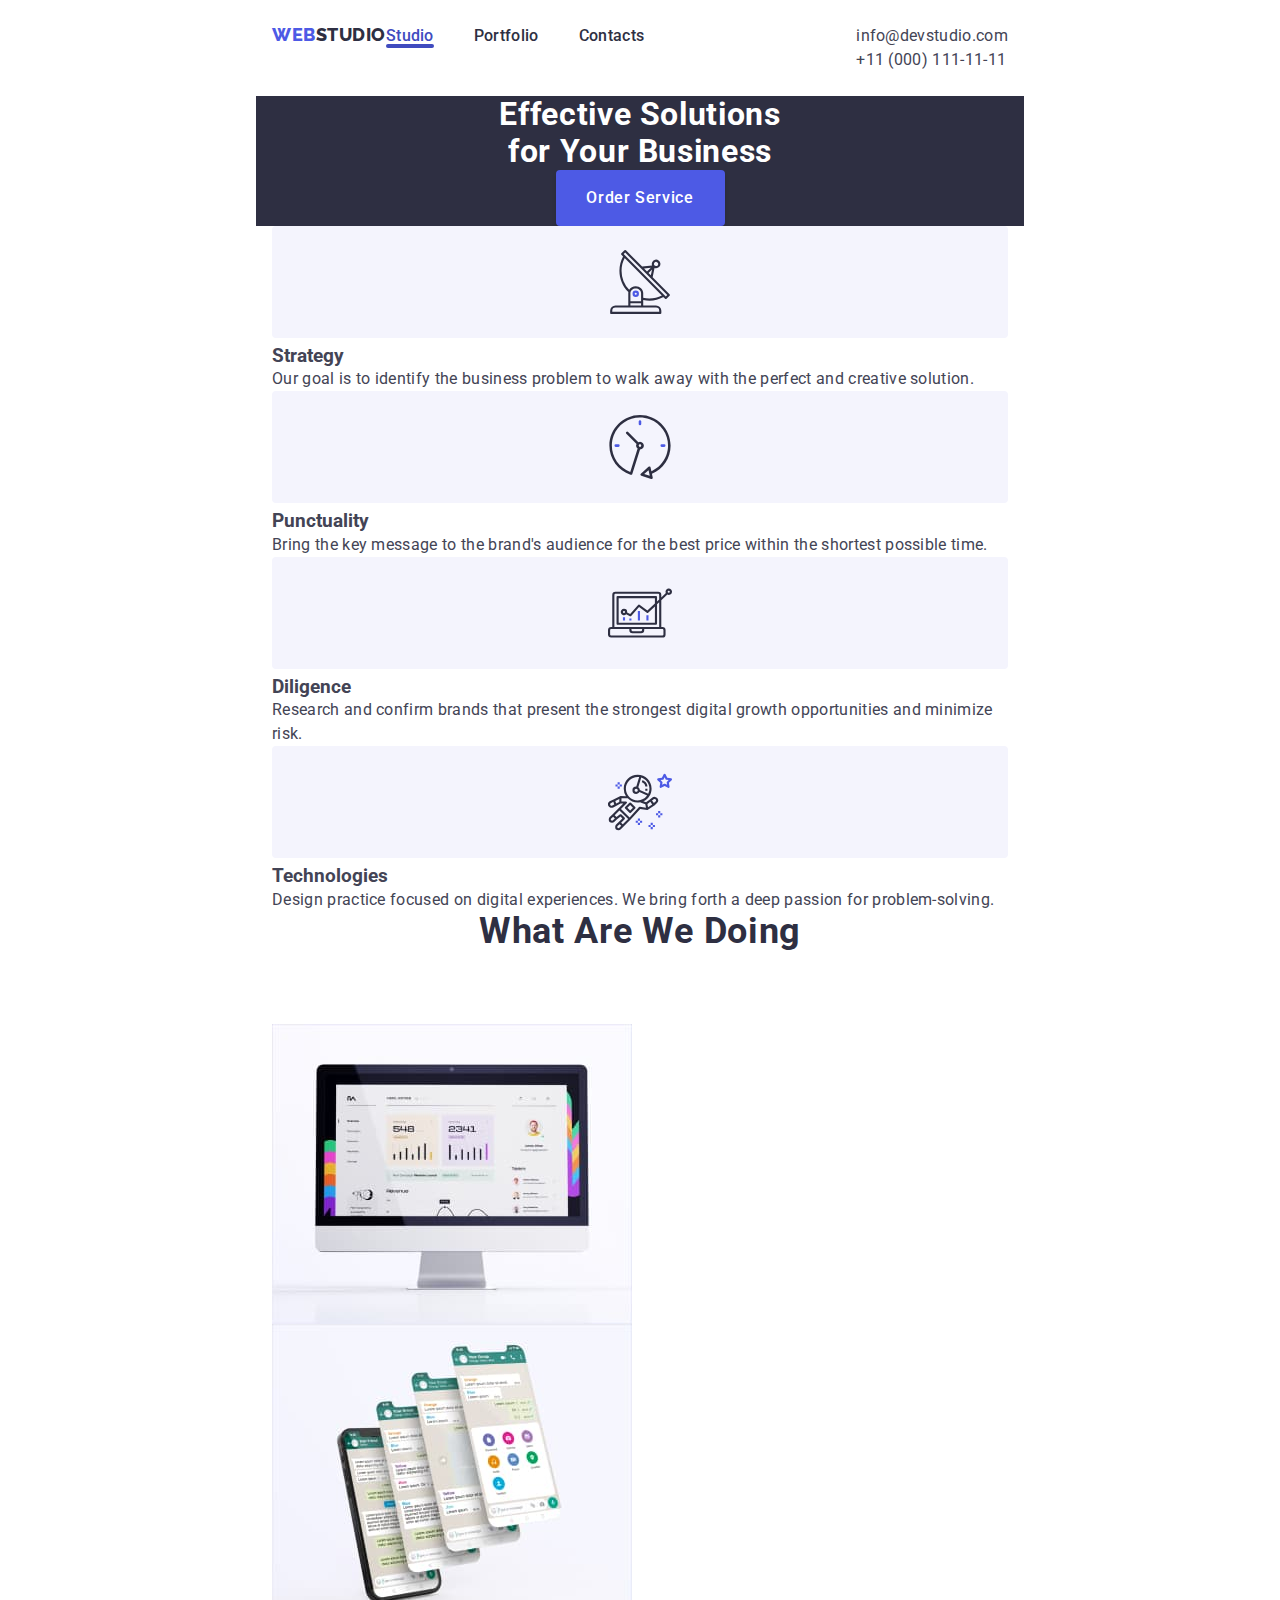
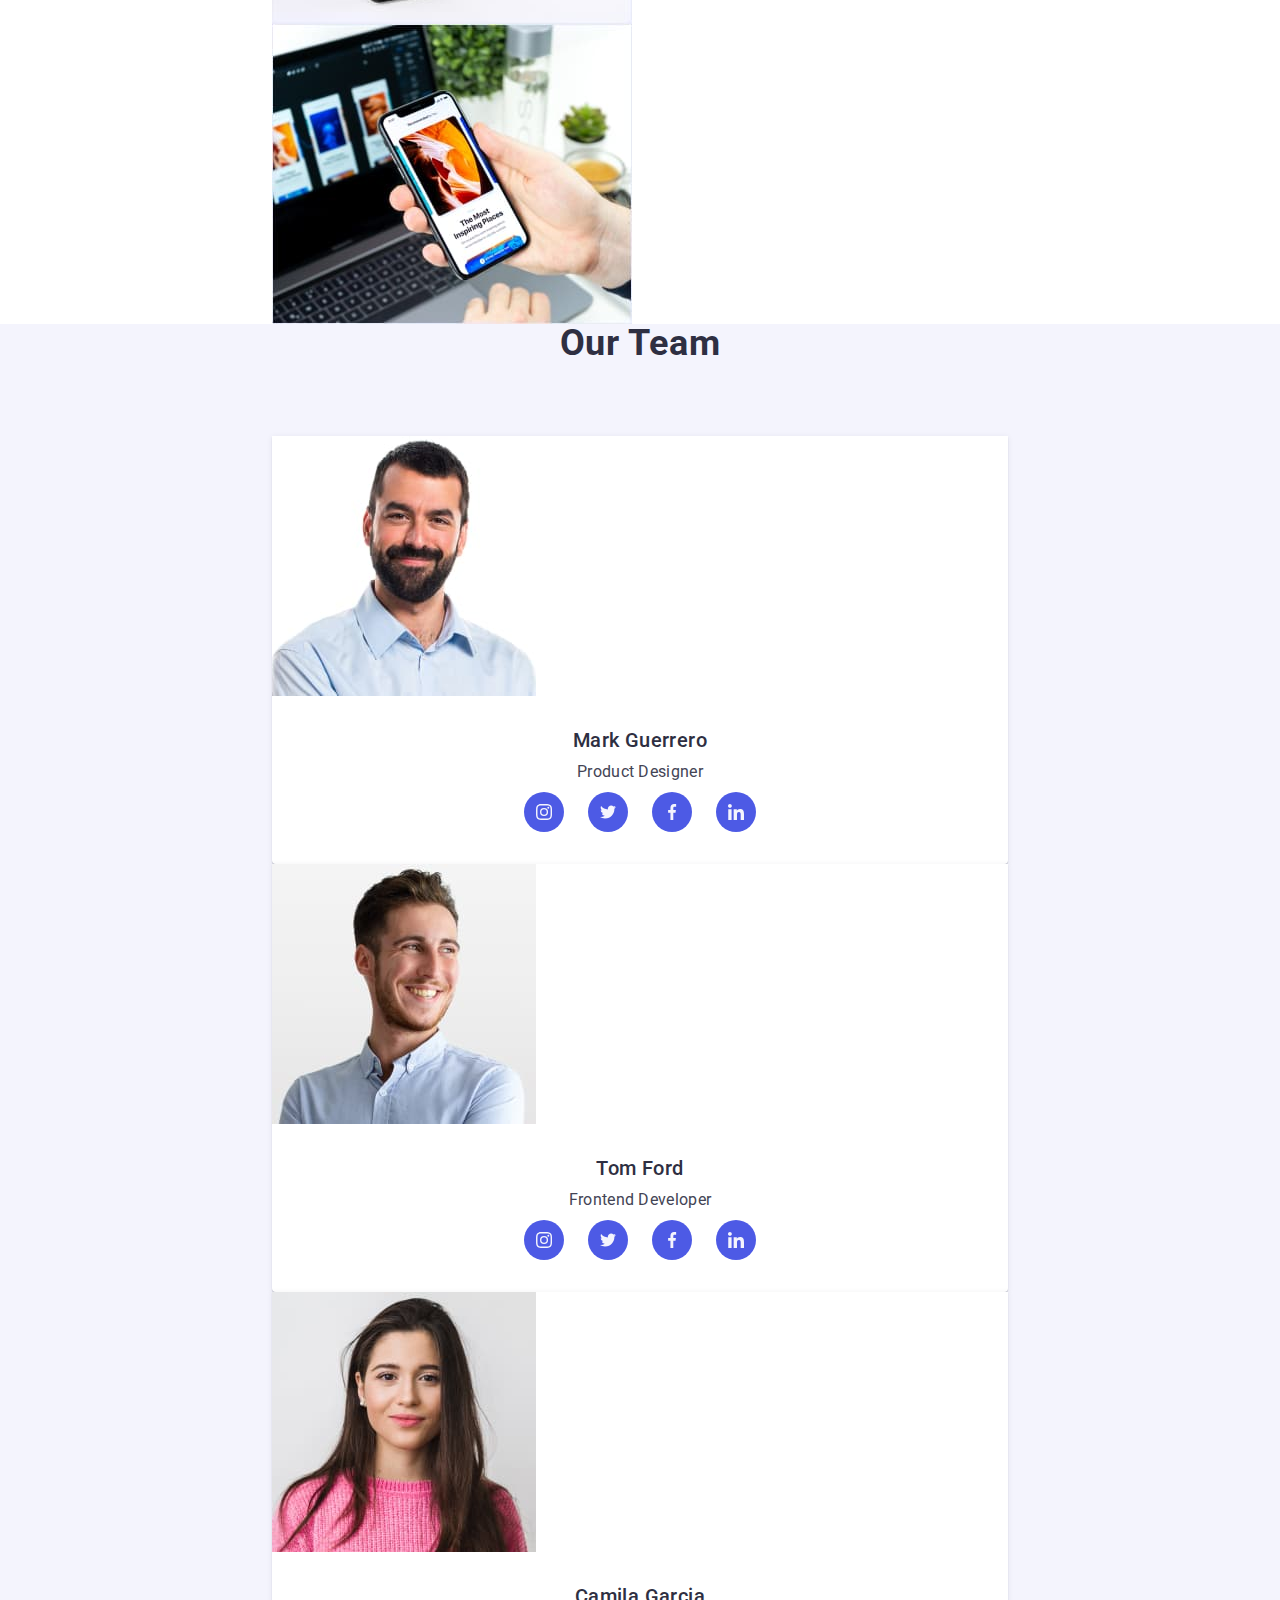
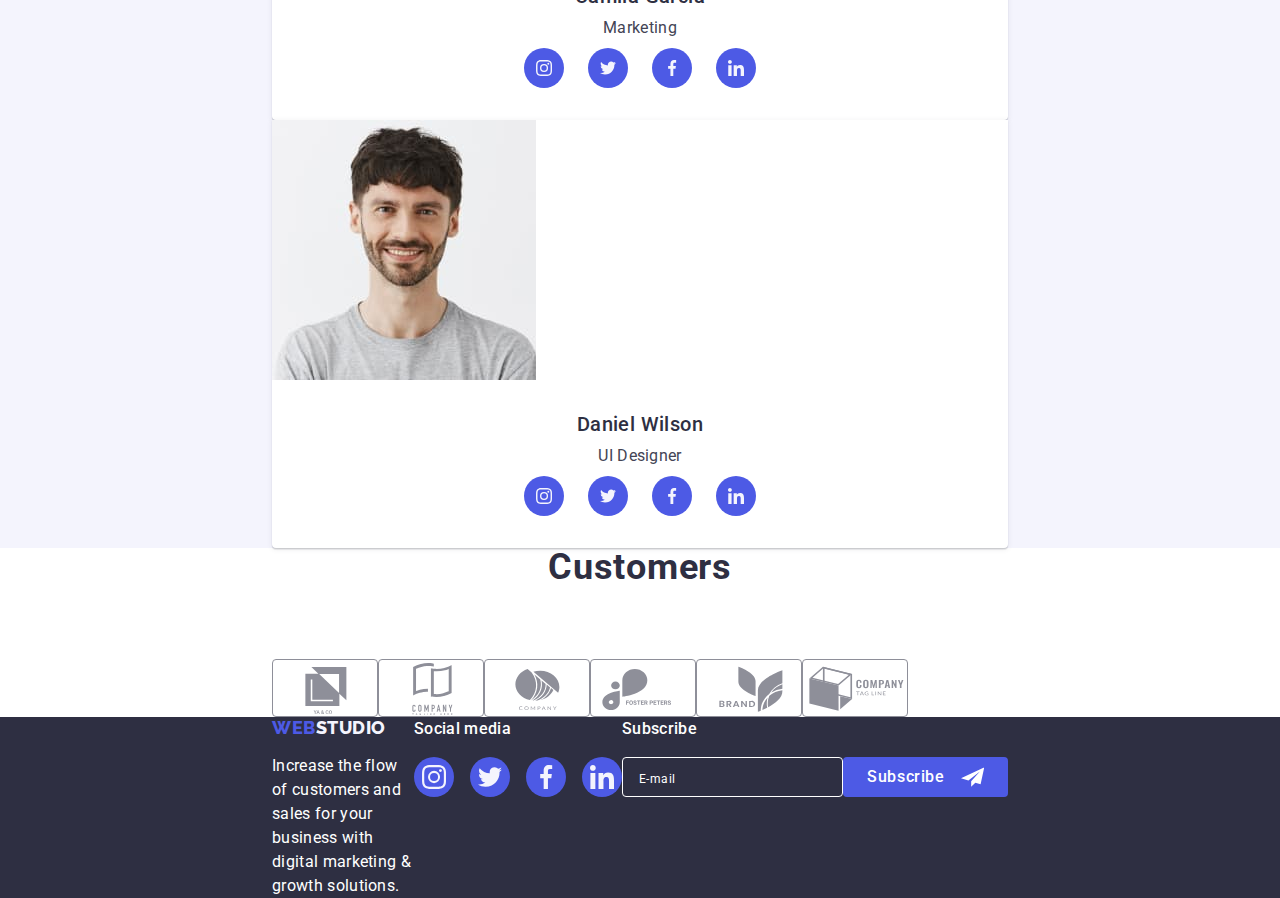
==== commit c48b9106: "1" ====
--- a/index.html
+++ b/index.html
@@ -40,7 +40,7 @@
             </li>
           </ul>
         </nav>
-        <button type="button" class="button-burger-open">
+        <button type="button" class="button-burger-open js-open-menu">
           <svg width="32" height="22">
             <use href="./images/icons.svg#burger"></use>
           </svg>
@@ -60,6 +60,68 @@
           </ul>
         </address>
       </div>
+      <div class="mobile-menu js-menu-container">
+        <button type="button" class="mobile-menu-cloce js-close-menu">
+          <svg height="8" width="8" class="svg-menu">
+            <use href="./images/icons.svg#close"></use>
+          </svg>
+        </button>
+        <ul class="list-navigation-menu list">
+          <li class="">
+            <a href="./index.html" class="text-link-menu color-menu link"
+              >Studio</a
+            >
+          </li>
+          <li class="">
+            <a href="./portfolio.html" class="text-link-menu link">Portfolio</a>
+          </li>
+          <li class="" class="link">
+            <a href="" class="text-link-menu link">Contacts</a>
+          </li>
+        </ul>
+        <ul class="list-contacts-menu list">
+          <li class="card-contacts-menu number-card">
+            <a href="tel:+110001111111" class="link color-menu"
+              >+11 (000) 111-11-11</a
+            >
+          </li>
+          <li class="card-contacts-menu">
+            <a href="mailto:info@devstudio.com" class="link mail-link"
+              >info@devstudio.com</a
+            >
+          </li>
+        </ul>
+        <ul class="social-list modal-icon list">
+          <li class="list-icon">
+            <a href="" class="link-icon link">
+              <svg class="social-icon" width="16" height="16">
+                <use class="icona" href="./images/icons.svg#instagram"></use>
+              </svg>
+            </a>
+          </li>
+          <li class="list-icon">
+            <a href="" class="link-icon link">
+              <svg class="social-icon" width="16" height="16">
+                <use class="icona" href="./images/icons.svg#twitter"></use>
+              </svg>
+            </a>
+          </li>
+          <li class="list-icon">
+            <a href="" class="link-icon link">
+              <svg class="social-icon" width="16" height="16">
+                <use class="icona" href="./images/icons.svg#facebook"></use>
+              </svg>
+            </a>
+          </li>
+          <li class="list-icon">
+            <a href="" class="link-icon link">
+              <svg class="social-icon" width="16" height="16">
+                <use class="icona" href="./images/icons.svg#linkedin"></use>
+              </svg>
+            </a>
+          </li>
+        </ul>
+      </div>
     </header>
 
     <!-- Main-сontent  -->
@@ -146,8 +208,8 @@
           <ul class="list-card list">
             <li class="list-lists item">
               <img
-                class="image"
-                src="./images/doing/pg1.jpg"
+                srcset="./images/mobile@2x/doing1@2x.jpg 2x"
+                src="./images/mobile@1x/doing1.jpg"
                 alt="statistics"
                 width="360"
                 height="300"
@@ -155,8 +217,8 @@
             </li>
             <li class="list-lists item">
               <img
-                class="image"
-                src="./images/doing/pg2.jpg"
+                srcset="./images/mobile@2x/doing2@2x.jpg 2x"
+                src="./images/mobile@1x/doing2.jpg"
                 alt="displaying sections"
                 width="360"
                 height="300"
@@ -164,8 +226,8 @@
             </li>
             <li class="list-lists item">
               <img
-                class="image"
-                src="./images/doing/pg3.jpg"
+                srcset="./images/mobile@2x/doing3@2x.jpg 2x"
+                src="./images/mobile@1x/doing3.jpg"
                 alt="smartphone"
                 width="360"
                 height="300"
@@ -184,7 +246,8 @@
             <li class="team-list">
               <img
                 class="image"
-                src="./images/our_team/people1.jpg"
+                srcset="./images/mobile@2x/people-mob1@2x.jpg 2x"
+                src="./images/mobile@1x/people-mob1.jpg"
                 alt="Mark"
                 width="264"
                 height="260"
@@ -238,8 +301,9 @@
             </li>
             <li class="team-list">
               <img
+                srcset="./images/mobile@2x/people-mob2@2x.jpg 2x"
                 class="image"
-                src="./images/our_team/people2.jpg"
+                src="./images/mobile@1x/people-mob2.jpg"
                 alt="Tom"
                 width="264"
                 height="260"
@@ -293,8 +357,9 @@
             </li>
             <li class="team-list">
               <img
+                srcset="./images/mobile@2x/people-mob3@2x.jpg 2x"
                 class="image"
-                src="./images/our_team/people3.jpg"
+                src="./images/mobile@1x/people-mob3.jpg"
                 alt="Camila"
                 width="264"
                 height="260"
@@ -348,8 +413,9 @@
             </li>
             <li class="team-list">
               <img
+                srcset="./images/mobile@2x/people-mob4@2x.jpg 2x"
                 class="image"
-                src="./images/our_team/people4.jpg"
+                src="./images/mobile@1x/people-mob4.jpg"
                 alt="Daniel"
                 width="264"
                 height="260"
@@ -516,10 +582,10 @@
 
         <!-- Subscribe -->
 
-        <div>
+        <div class="width-footer">
           <p class="text-subscribe">Subscribe</p>
           <form class="form-footer">
-            <label>
+            <label class="width-footer">
               <input
                 name="user_email"
                 type="email"
@@ -540,7 +606,7 @@
 
     <!-- modal -->
 
-    <!-- <div class="backdrop is-hidden" data-modal>
+    <div class="backdrop is-hidden" data-modal>
       <div class="modal">
         <button type="button" class="button-window" data-modal-close>
           <svg class="icon-button-close" width="8" height="8">
@@ -629,10 +695,10 @@
           <button class="button-sabmit" type="submit">Send</button>
         </form>
       </div>
-    </div> -->
+    </div>
 
     <!--  -->
-
-    <!-- <script src="./js/modal.js"></script> -->
+    <script src="./js/mobile-menu.js"></script>
+    <script src="./js/modal.js"></script>
   </body>
 </html>
--- a/css/styles.css
+++ b/css/styles.css
@@ -129,6 +129,12 @@
 .logosp {
   color: var(--title-text-color);
 }
+.nav-header {
+  display: flex;
+  justify-content: space-between;
+  padding-top: 24px;
+  padding-bottom: 24px;
+}
 
 .navigation {
   display: block;
@@ -656,7 +662,7 @@
 
 /* ----- Modal window ----- */
 
-/* .backdrop {
+.backdrop {
   position: fixed;
   top: 0;
   left: 0;
@@ -737,11 +743,11 @@
 .button-window:hover .icon-button-close,
 .button-window:focus .icon-button-close {
   fill: var(--white-kolor);
-} */
+}
 
 /* ----- Modal form ----- */
 
-/* .modal-form {
+.modal-form {
   display: flex;
   flex-direction: column;
 }
@@ -915,19 +921,138 @@
 
 .button-sabmit:hover {
   background-color: var(--hover-focus);
-} */
+}
 
 /* cvg-modal */
 
-/* .cvg-modal {
+.cvg-modal {
   position: absolute;
-} */
+}
 
 /*  cvg-modal*/
 
-/* ----- Modal form ----- */
-
-/* ----- Modal window ----- */
+/* ----- Mobil menu ----- */
+.mobile-menu {
+  position: fixed;
+  width: 100%;
+  height: 100%;
+  top: 0;
+  left: 0;
+  z-index: 1000;
+
+  display: flex;
+  flex-direction: column;
+  /* justify-content: space-between; */
+
+  opacity: 0;
+  visibility: hidden;
+  pointer-events: auto;
+
+  transition-property: transform;
+  transition-duration: var(--transition-duration);
+  transition-timing-function: var(--timing-function);
+
+  transform: translateX(100%);
+
+  padding: 80px 35px 40px 40px;
+
+  background: var(--white-kolor);
+  box-shadow: 0px 2px 1px rgba(46, 47, 66, 0.08),
+    0px 1px 1px rgba(46, 47, 66, 0.16), 0px 1px 6px rgba(46, 47, 66, 0.08);
+}
+
+.mobile-menu.is-open {
+  transition-property: transform;
+  transition-duration: var(--transition-duration);
+  transition-timing-function: var(--timing-function);
+
+  transform: translateX(0);
+  opacity: 1;
+  visibility: visible;
+  pointer-events: auto;
+}
+.mobile-menu-cloce {
+  position: absolute;
+  top: 24px;
+  right: 24px;
+
+  width: 24px;
+
+  height: 24px;
+  display: flex;
+  justify-content: center;
+  align-items: center;
+
+  background: #e7e9fc;
+
+  border-radius: 50%;
+  border: 1px solid var(--title-text-color);
+
+  transition-property: background-color, border-color;
+  transition-duration: var(--transition-duration);
+  transition-timing-function: var(--timing-function);
+}
+
+.mobile-menu-cloce:hover,
+.mobile-menu-cloce:focus {
+  background-color: var(--hover-focus);
+  border: none;
+}
+
+.mobile-menu-cloce:hover .svg-menu,
+.mobile-menu-cloce:focus .svg-menu {
+  fill: var(--white-kolor);
+}
+
+.text-link-menu {
+  font-weight: 700;
+  font-size: 36px;
+  line-height: 1.11;
+  letter-spacing: 0.02em;
+  text-transform: capitalize;
+  color: var(--title-text-color);
+}
+.color-menu {
+  color: var(--hover-focus);
+}
+.list-navigation-menu {
+  display: flex;
+  flex-direction: column;
+  gap: 40px;
+}
+
+.list-contacts-menu {
+  margin-top: auto;
+  margin-bottom: 48px;
+  display: flex;
+  flex-direction: column;
+  gap: 40px;
+}
+
+.number-card {
+  font-weight: 700;
+  font-size: 36px;
+  line-height: 1.11;
+  letter-spacing: 0.02em;
+  text-transform: capitalize;
+
+  color: #4d5ae5;
+}
+
+.mail-link {
+  font-weight: 500;
+  font-size: 20px;
+  line-height: 1.2;
+  letter-spacing: 0.02em;
+
+  color: var(--secondary-text-color);
+}
+
+.modal-icon {
+  justify-content: start;
+}
+
+/* ----- Mobil menu ----- */
 
 /* PORTFOLIO */
 /* button */
@@ -1063,23 +1188,13 @@
   transition-timing-function: var(--timing-function);
 } */
 
-@media screen and (min-width: 428px) {
-  .nav-auth {
-    display: flex;
-  }
-  .nav-header {
-    padding-top: 24px;
-    padding-bottom: 24px;
-  }
-}
-
 @media screen and (max-width: 767px) {
-  .nav-header {
+  /* .nav-header {
     display: flex;
     justify-content: space-between;
     padding-top: 24px;
     padding-bottom: 24px;
-  }
+  } */
   .container {
     max-width: 428px;
   }
@@ -1131,7 +1246,6 @@
 
   /*  */
   .footer-container {
-    display: flex;
     flex-wrap: wrap;
     justify-content: center;
     gap: 72px;
@@ -1147,14 +1261,36 @@
     display: flex;
     justify-content: center;
   }
-
+  .width-footer,
+  .imput-email-footer {
+    width: 100%;
+  }
   .form-footer {
     flex-direction: column;
   }
 
   .imput-email-footer {
     margin-bottom: 16px;
-    width: 100%;
+  }
+
+  .hero {
+    background-image: linear-gradient(
+        rgba(46, 47, 66, 0.7),
+        rgba(46, 47, 66, 0.7)
+      ),
+      url('../images/mobile@1x/bg-hero-mobile.jpg');
+  }
+}
+
+@media screen and(min-device-pixel-ratio: 2) and (max-width: 767px),
+  screen and (min-resolution: 192dpi),
+  screen and(min-resolution: 2dppx) {
+  .hero {
+    background-image: linear-gradient(
+        rgba(46, 47, 66, 0.7),
+        rgba(46, 47, 66, 0.7)
+      ),
+      url('../images/mobile@2x/bg-hero-mobile@2x.jpg');
   }
 }
 
@@ -1164,7 +1300,22 @@
   .container {
     width: 768px;
   }
-}
+
+  /* .logo{mr120} */
+
+  .nav-auth {
+    display: flex;
+  }
+
+  .site-nav {
+    display: flex;
+    gap: 40px;
+  }
+}
+
+@media screen and (min-width: 768px) and (min-width: 1157) {
+}
+
 @media screen and (max-width: 1157px) {
   .section {
     padding-top: 96px;
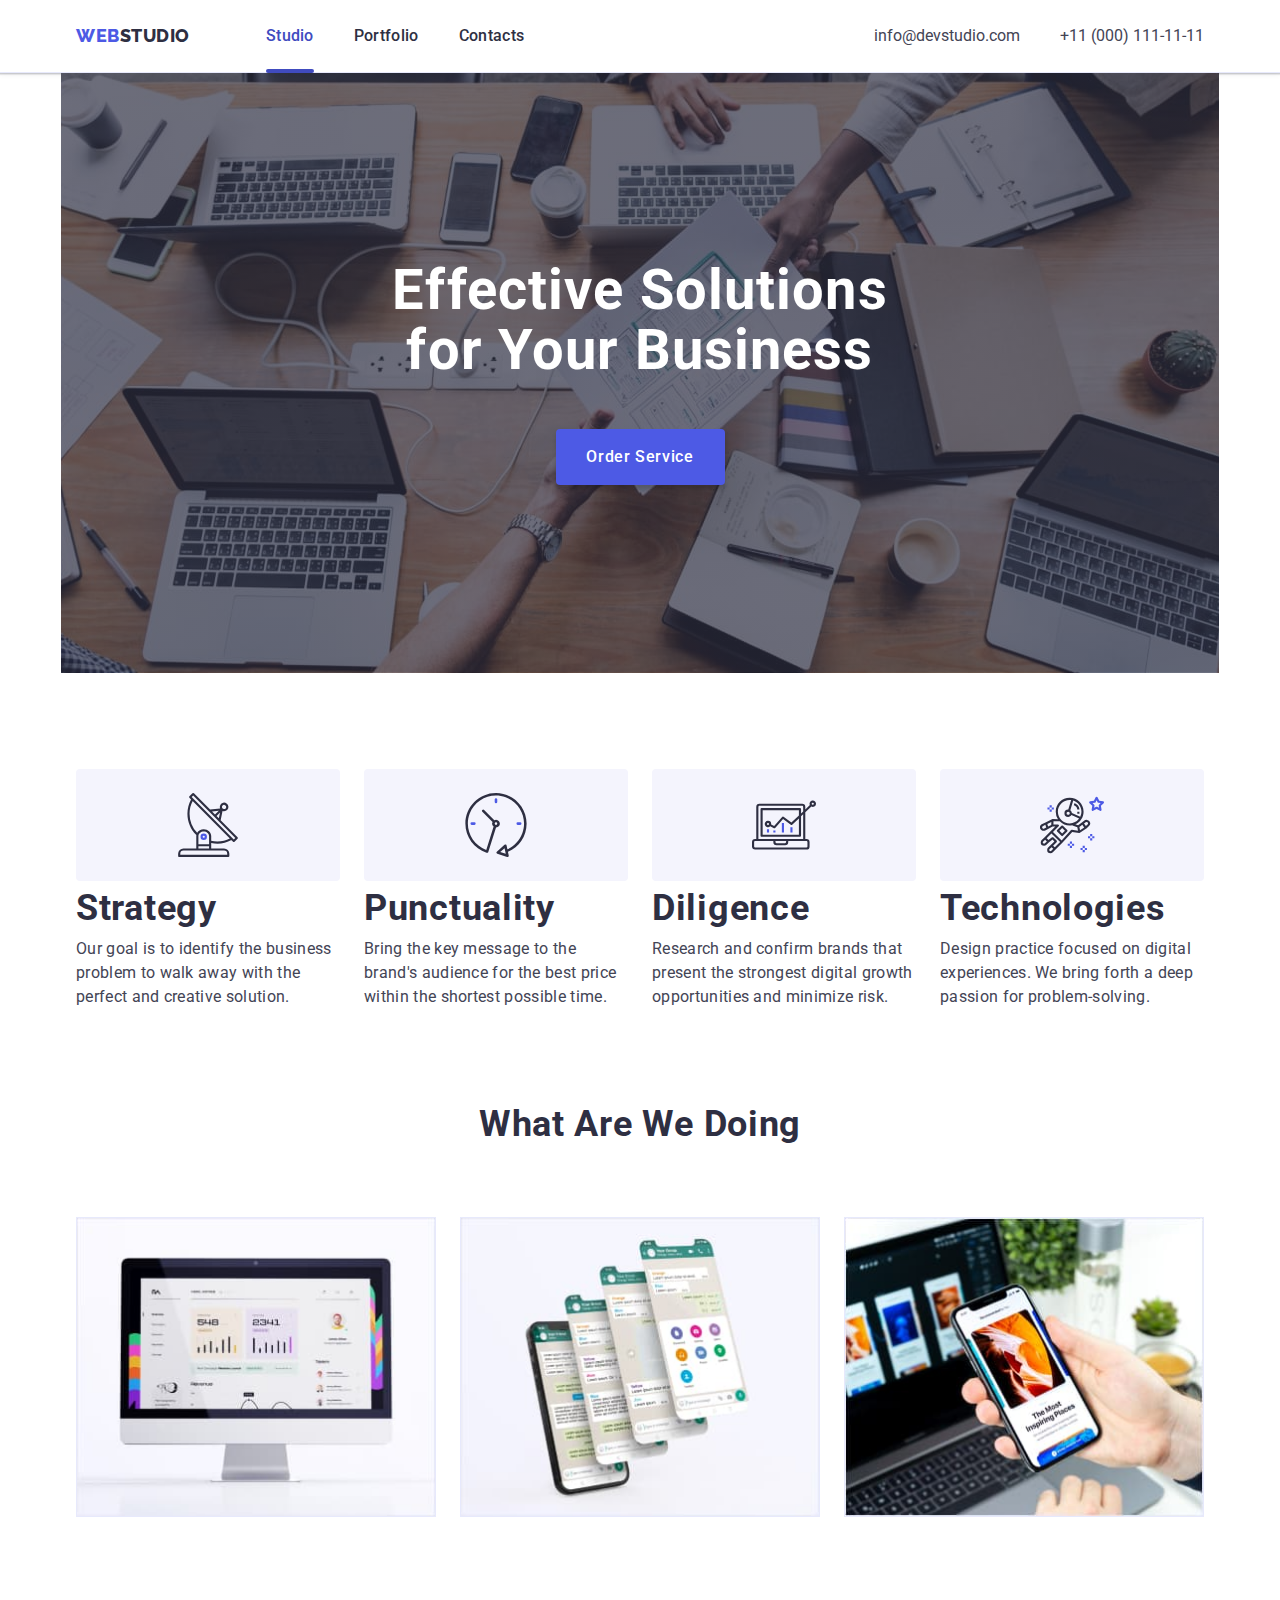
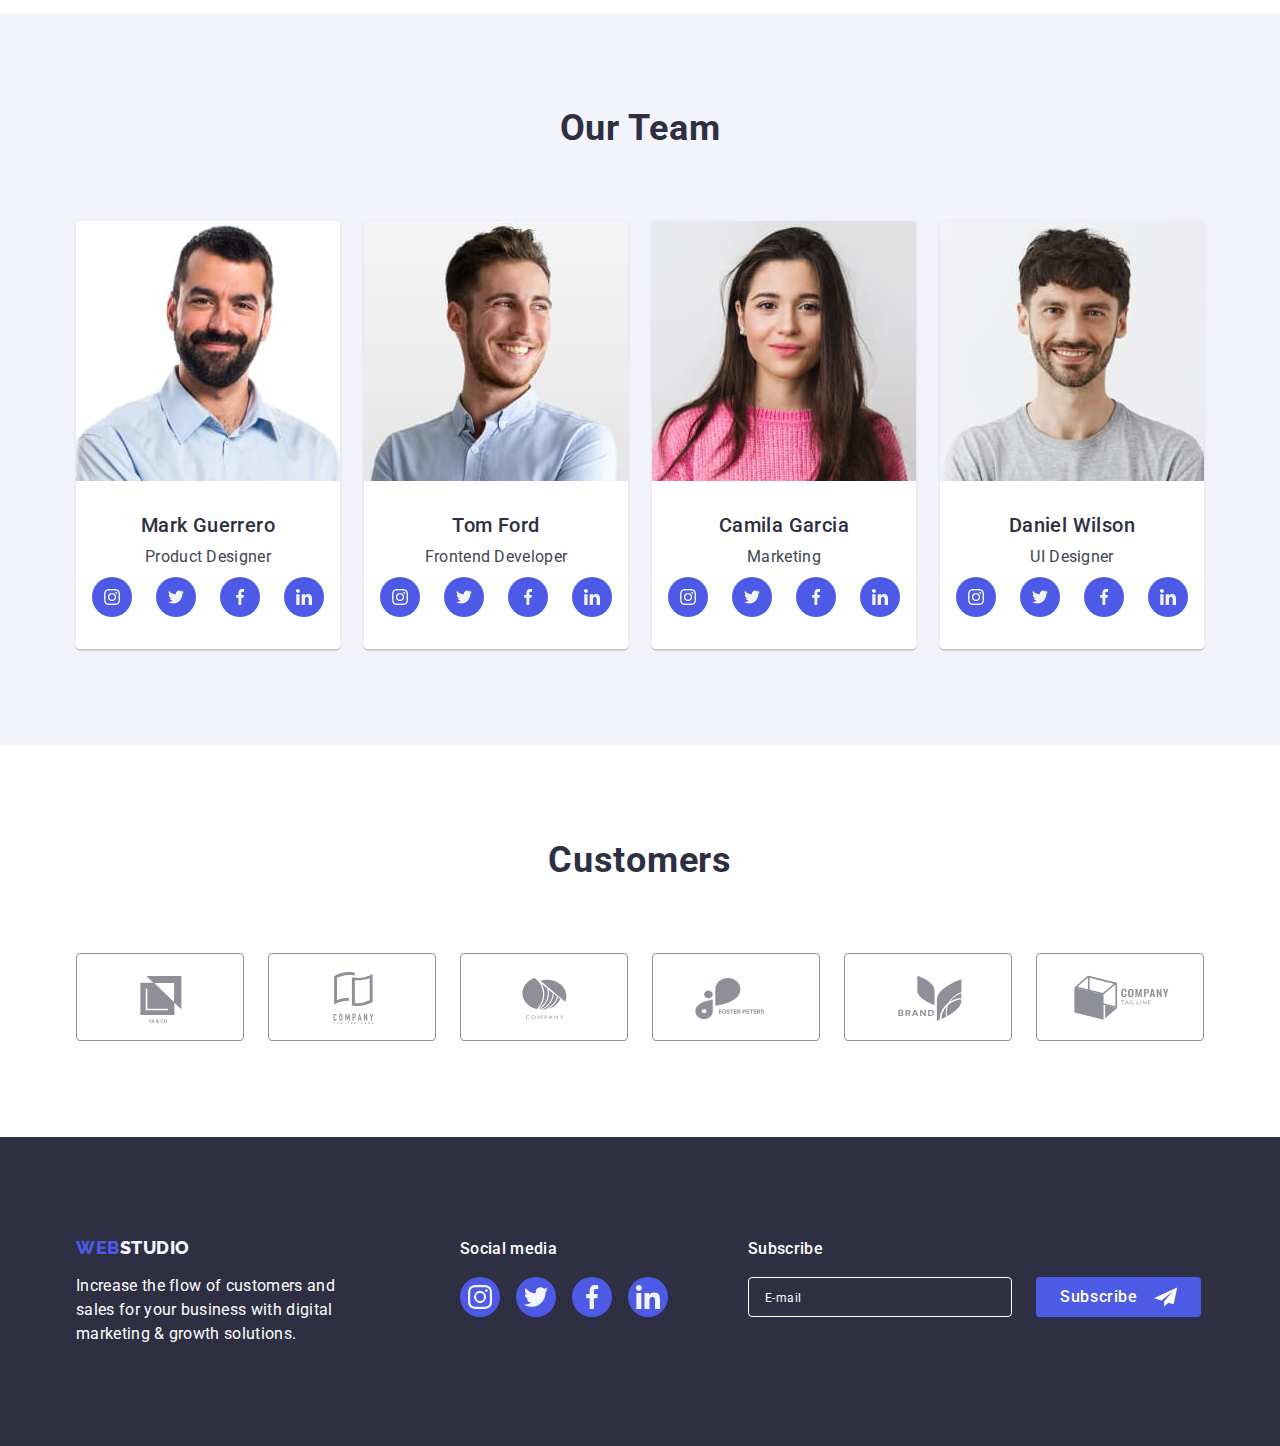
==== commit 5e6212ea: "o" ====
--- a/index.html
+++ b/index.html
@@ -75,7 +75,7 @@
           <li class="">
             <a href="./portfolio.html" class="text-link-menu link">Portfolio</a>
           </li>
-          <li class="" class="link">
+          <li class="">
             <a href="" class="text-link-menu link">Contacts</a>
           </li>
         </ul>
--- a/css/styles.css
+++ b/css/styles.css
@@ -75,6 +75,11 @@
 }
 
 /*  */
+
+.section {
+  padding-top: 96px;
+  padding-bottom: 96px;
+}
 
 .container {
   padding-left: 16px;
@@ -98,10 +103,6 @@
 
 /* section */
 
-/* .section {
-  padding-top: 96px;
-  padding-bottom: 96px;
-} */
 .no-padding {
   padding-top: 0;
   padding-bottom: 0;
@@ -129,6 +130,7 @@
 .logosp {
   color: var(--title-text-color);
 }
+
 .nav-header {
   display: flex;
   justify-content: space-between;
@@ -164,9 +166,6 @@
   display: block;
 
   color: var(--secondary-text-color);
-  font-size: 16px;
-  line-height: 1.5;
-  letter-spacing: 0.02em;
 
   transition-property: color;
   transition-duration: var(--transition-duration);
@@ -195,21 +194,17 @@
 }
 
 /* page-header */
+
 .page-header {
   background-color: var(--white-kolor);
-  /* border-bottom: 1px solid #e7e9fc;
+  border-bottom: 1px solid #e7e9fc;
   box-shadow: 0px 2px 1px rgba(46, 47, 66, 0.08),
-    0px 1px 1px rgba(46, 47, 66, 0.16), 0px 1px 6px rgba(46, 47, 66, 0.08); */
+    0px 1px 1px rgba(46, 47, 66, 0.16), 0px 1px 6px rgba(46, 47, 66, 0.08);
 }
 
 /* section1 (hero) */
 
 .hero {
-  /* background-image: linear-gradient(
-      rgba(46, 47, 66, 0.7),
-      rgba(46, 47, 66, 0.7)
-    ),
-    url(../images/doing/people-office-hero.jpg); */
   margin: 0 auto;
 
   background-size: cover;
@@ -264,9 +259,6 @@
 
 /* section 2 */
 
-/* .section-two {
-}
-
 .h-hidden {
   color: var(--title-text-color);
   font-style: normal;
@@ -284,25 +276,19 @@
   border-radius: 4px;
   margin-bottom: 8px;
 }
-*/
-
-/* .list-combination {
-  width: 264px;
-  flex-basis: calc((100% - 72px) / 4);
-} */
-
-/* .list-section-two {
-  display: flex;
-  gap: 24px;
-} */
 
 .list-title {
   color: var(--title-text-color);
   letter-spacing: 0.02em;
 
+  font-size: 36px;
+  line-height: 1.11;
+  font-weight: 700;
+
   margin-top: 0;
   margin-bottom: 8px;
 }
+
 .list-paragraph {
   color: var(--secondary-text-color);
   font-size: 16px;
@@ -318,6 +304,7 @@
 .aboutus {
   padding-top: 0;
 }
+
 .aboutus-name {
   margin-bottom: 72px;
 
@@ -334,31 +321,32 @@
 }
 
 .list-card {
-  /* display: flex;
-  gap: 24px; */
+  display: flex;
+  gap: 24px;
 }
 
 .list-lists {
-  /* border: 1px solid #e7e9fc;
+  border: 1px solid #e7e9fc;
   width: 360px;
-  flex-basis: calc((100% - 48px) / 3); */
+  flex-basis: calc((100% - 48px) / 3);
 }
 
 /* section4 */
 
 .list-people {
-  /* display: flex;
-  gap: 24px; */
+  display: flex;
+  flex-wrap: wrap;
+  justify-content: center;
 }
 
 .team {
   background-color: var(--color-text-p);
 }
+
 .team-list {
   box-shadow: 0px 1px 6px rgba(46, 47, 66, 0.08),
     0px 1px 1px rgba(46, 47, 66, 0.16), 0px 2px 1px rgba(46, 47, 66, 0.08);
   background-color: var(--white-kolor);
-  /* flex-basis: calc((100% - 72px) / 4); */
 
   border-radius: 0 0 4px 4px;
 }
@@ -377,7 +365,6 @@
 
 .data {
   padding: 32px 0;
-  /* width: 264px; */
 }
 
 .team-name {
@@ -391,6 +378,7 @@
   margin-top: 0;
   margin-bottom: 8px;
 }
+
 .team-paragraph {
   text-align: center;
   color: var(--secondary-text-color);
@@ -457,13 +445,8 @@
 
 .list-logotype-company {
   display: flex;
-
-  /* gap: 24px; */
-}
-
-.company-list {
-  /* /* width: calc((100% - 120px) / 6); */
-  /* height: 88px; */
+  justify-content: center;
+  column-gap: 24px;
 }
 
 .company-icon-link {
@@ -473,6 +456,7 @@
   border: 1px solid var(--light-stele);
   border-radius: 4px;
   color: var(--light-stele);
+  height: 88px;
 
   transition-property: border-color, color;
   transition-duration: var(--transition-duration);
@@ -497,12 +481,8 @@
 
 .footer {
   background-color: var(--title-text-color);
-  /* padding-top: 100px;
-  padding-bottom: 100px; */
-}
-.one-footer-container {
-  /* margin-right: 120px; */
-}
+}
+
 .footer-container {
   display: flex;
   /* align-items: baseline; */
@@ -539,10 +519,6 @@
 
 /* div social */
 
-.social-container {
-  /* margin-right: 80px; */
-}
-
 .social-footer {
   color: var(--white-kolor);
   font-style: normal;
@@ -942,7 +918,6 @@
 
   display: flex;
   flex-direction: column;
-  /* justify-content: space-between; */
 
   opacity: 0;
   visibility: hidden;
@@ -1055,22 +1030,18 @@
 /* ----- Mobil menu ----- */
 
 /* PORTFOLIO */
+
 /* button */
 
-/* .section-main-portfolio {
-  padding: 96px 0 120px 0;
-}
-
 .list-button {
   display: flex;
-  justify-content: center;
+
   column-gap: 24px;
-  margin-bottom: 72px;
 }
 
 .filters-button {
   display: block;
-  padding: 12px 24px;
+
   border-radius: 4px;
   border: 1px solid var(--border-button);
 
@@ -1100,13 +1071,8 @@
 
 .portfolio-list {
   display: flex;
-  row-gap: 48px;
   column-gap: 24px;
-
   flex-wrap: wrap;
-}
-.portfolio-list .item {
-  width: calc((100% - 48px) / 3);
 }
 
 .photo-link {
@@ -1123,7 +1089,7 @@
 }
 
 .portfolio-list .item.item:nth-last-child(-n + 3) {
-  margin-bottom: 0;
+  /* margin-bottom: 0; */
 }
 
 .application-categories {
@@ -1151,11 +1117,11 @@
   font-size: 16px;
   line-height: 1.5;
   letter-spacing: 0.02em;
-} */
+}
 
 /* ------- overlay------ */
 
-/* .portfolio-team-wrapper {
+.portfolio-team-wrapper {
   position: relative;
   overflow: hidden;
 }
@@ -1186,15 +1152,19 @@
   transform: translate(0, 0);
   transition-duration: var(--transition-duration);
   transition-timing-function: var(--timing-function);
-} */
+}
 
 @media screen and (max-width: 767px) {
-  /* .nav-header {
-    display: flex;
-    justify-content: space-between;
-    padding-top: 24px;
-    padding-bottom: 24px;
-  } */
+  .icon-bg {
+    display: none;
+  }
+  .section.aboutus {
+    display: none;
+  }
+  .section.aboutus {
+    display: none;
+  }
+
   .container {
     max-width: 428px;
   }
@@ -1223,13 +1193,12 @@
   .list-title {
     text-align: center;
   }
+
   .list-combination:not(:last-child) {
     margin-bottom: 72px;
   }
+
   .list-people {
-    display: flex;
-    flex-wrap: wrap;
-    justify-content: center;
     row-gap: 72px;
   }
 
@@ -1241,10 +1210,10 @@
   .list-logotype-company {
     flex-wrap: wrap;
     gap: 72px 16px;
-    justify-content: center;
   }
 
   /*  */
+
   .footer-container {
     flex-wrap: wrap;
     justify-content: center;
@@ -1261,10 +1230,12 @@
     display: flex;
     justify-content: center;
   }
+
   .width-footer,
   .imput-email-footer {
     width: 100%;
   }
+
   .form-footer {
     flex-direction: column;
   }
@@ -1279,6 +1250,33 @@
         rgba(46, 47, 66, 0.7)
       ),
       url('../images/mobile@1x/bg-hero-mobile.jpg');
+  }
+
+  /* portfolio */
+
+  .section-main-portfolio {
+    padding: 48px 0;
+  }
+  .list-button {
+    flex-wrap: wrap;
+    row-gap: 16px;
+    margin-bottom: 24px;
+  }
+
+  .filters-button {
+    padding: 8px 16px;
+  }
+  .portfolio-list {
+    justify-content: center;
+    align-items: center;
+  }
+
+  .portfolio-team-list:not(:last-child) {
+    margin-bottom: 48px;
+  }
+
+  .foto-portfolio {
+    width: 100%;
   }
 }
 
@@ -1297,57 +1295,294 @@
 /*  */
 
 @media screen and (min-width: 768px) {
-  .container {
-    width: 768px;
-  }
-
-  /* .logo{mr120} */
+  .button-burger-open {
+    display: none;
+  }
 
   .nav-auth {
     display: flex;
+    align-items: center;
   }
 
   .site-nav {
     display: flex;
     gap: 40px;
   }
-}
-
-@media screen and (min-width: 768px) and (min-width: 1157) {
-}
-
-@media screen and (max-width: 1157px) {
-  .section {
-    padding-top: 96px;
-    padding-bottom: 96px;
-  }
+
+  .list-section-two {
+    display: flex;
+    flex-wrap: wrap;
+    column-gap: 24px;
+  }
+
+  /* !!!!!!!!!!!!!!!!!!!!!!!!!!!!!!!!!!!!! */
+
+  .company-icon-link {
+    width: 168px;
+  }
+
+  .footer-container {
+    flex-wrap: wrap;
+  }
+
+  .one-footer-container {
+    width: 264px;
+  }
+
+  .social-container {
+    width: 208px;
+  }
+
+  .form-footer {
+    column-gap: 24px;
+  }
+
+  /* portfolio */
+
+  .list-button {
+    justify-content: center;
+  }
+
+  .filters-button {
+    padding: 12px 24px;
+  }
+}
+
+@media screen and (min-width: 768px) and (max-width: 1157px) {
+  .container {
+    width: 768px;
+  }
+
   .icon-bg {
     display: none;
   }
   .section.aboutus {
     display: none;
   }
-
-  .list-title {
-    font-size: 36px;
-    line-height: 1.11;
-    font-weight: 700;
-  }
-
   .section.aboutus {
     display: none;
   }
-}
-
-/*  */
-
-/* @media screen and (min-width: 1158px) {
+
+  .logo {
+    margin-right: 120px;
+  }
+
+  .auth-nav {
+    display: flex;
+    row-gap: 12px;
+    flex-direction: column;
+  }
+
+  .auth {
+    font-size: 12px;
+    line-height: 1.17;
+    letter-spacing: 0.04em;
+  }
+
+  .current::after {
+    bottom: -33px;
+  }
+
+  .hero-section {
+    padding-top: 112px;
+    padding-bottom: 112px;
+  }
+
+  .hero-name {
+    margin-bottom: 36px;
+  }
+
+  .hero {
+    background-image: linear-gradient(
+        rgba(46, 47, 66, 0.7),
+        rgba(46, 47, 66, 0.7)
+      ),
+      url('../images/tablet@1x/bg-tablet.jpg');
+  }
+
+  /* section2 */
+
+  .list-section-two {
+    row-gap: 72px;
+  }
+
+  .list-combination {
+    width: 356px;
+  }
+
+  .list-people {
+    gap: 64px 24px;
+  }
+
+  .list-logotype-company {
+    row-gap: 72px;
+    flex-wrap: wrap;
+  }
+
+  .width-footer {
+    max-width: 453px;
+  }
+
+  .footer-container {
+    padding: 0 108px;
+    gap: 74px 24px;
+  }
+
+  .form-footer {
+    width: 453px;
+  }
+  .imput-email-footer {
+    width: 264px;
+  }
+
+  /* portfolio */
+  .section-main-portfolio {
+    padding: 64px 0 96px;
+  }
+
+  .list-button {
+    margin-bottom: 64px;
+  }
+
+  .portfolio-list {
+    row-gap: 48px;
+  }
+
+  .foto-portfolio {
+    width: 356px;
+  }
+}
+
+@media screen and(min-device-pixel-ratio: 2) and (max-width: 767px),
+  screen and (min-resolution: 192dpi),
+  screen and(min-resolution: 2dppx) {
+  .hero {
+    background-image: linear-gradient(
+        rgba(46, 47, 66, 0.7),
+        rgba(46, 47, 66, 0.7)
+      ),
+      url('../images/tablet@2x/bg-tablet@2x.jpg');
+  }
+}
+
+@media screen and (min-width: 1158px) {
   .container {
     width: 1158px;
-  }
-
-  .section {
-    padding-top: 120px;
+    padding-right: 15px;
+    padding-left: 15px;
+  }
+
+  .logo {
+    margin-right: 76px;
+  }
+
+  .current::after {
+    bottom: -25px;
+  }
+
+  .nav-header {
+    align-items: center;
+  }
+
+  .address-auth {
+    margin-left: auto;
+  }
+
+  .auth-nav {
+    display: flex;
+    gap: 40px;
+  }
+
+  .text-link-menu {
+    font-style: normal;
+    font-size: 16px;
+    line-height: 1.5;
+    letter-spacing: 0.02em;
+  }
+
+  /* hero */
+
+  .hero-section {
+    padding: 188px 0;
+  }
+
+  .hero {
+    background-image: linear-gradient(
+        rgba(46, 47, 66, 0.7),
+        rgba(46, 47, 66, 0.7)
+      ),
+      url(../images/desktop@1x/bg-desctop.jpg);
+  }
+
+  .hero-name {
+    font-size: 56px;
+    line-height: 1.07;
+    margin-bottom: 48px;
+  }
+
+  /*  */
+
+  .list-section-two {
+  }
+
+  .list-combination {
+    width: 264px;
+    flex-direction: ((100% - 72px) / 4);
+  }
+
+  .list-people {
+    column-gap: 24px;
+  }
+
+  .team-list {
+    flex-basis: calc((100% - 72px) / 4);
+  }
+  /* footer */
+
+  .one-footer-container {
+    margin-right: 120px;
+  }
+
+  .social-container {
+    margin-right: 80px;
+  }
+  .imput-email-footer {
+    width: 264px;
+  }
+
+  /* portfolio */
+
+  .footer {
+    padding-top: 100px;
+    padding-bottom: 100px;
+  }
+
+  .section-main-portfolio {
+    padding-top: 100px;
     padding-bottom: 120px;
   }
-} */
+
+  .portfolio-list .item {
+    flex-basis: calc((100% - 48px) / 3);
+  }
+
+  .list-button {
+    margin-bottom: 72px;
+  }
+
+  .portfolio-list {
+    row-gap: 48px;
+  }
+}
+
+@media screen and(min-device-pixel-ratio: 2) and (max-width: 1158px),
+  screen and (min-resolution: 192dpi),
+  screen and(min-resolution: 2dppx) {
+  .hero {
+    background-image: linear-gradient(
+        rgba(46, 47, 66, 0.7),
+        rgba(46, 47, 66, 0.7)
+      ),
+      url('../images/desktop@2x/bg-desctop@2x.jpg');
+  }
+}
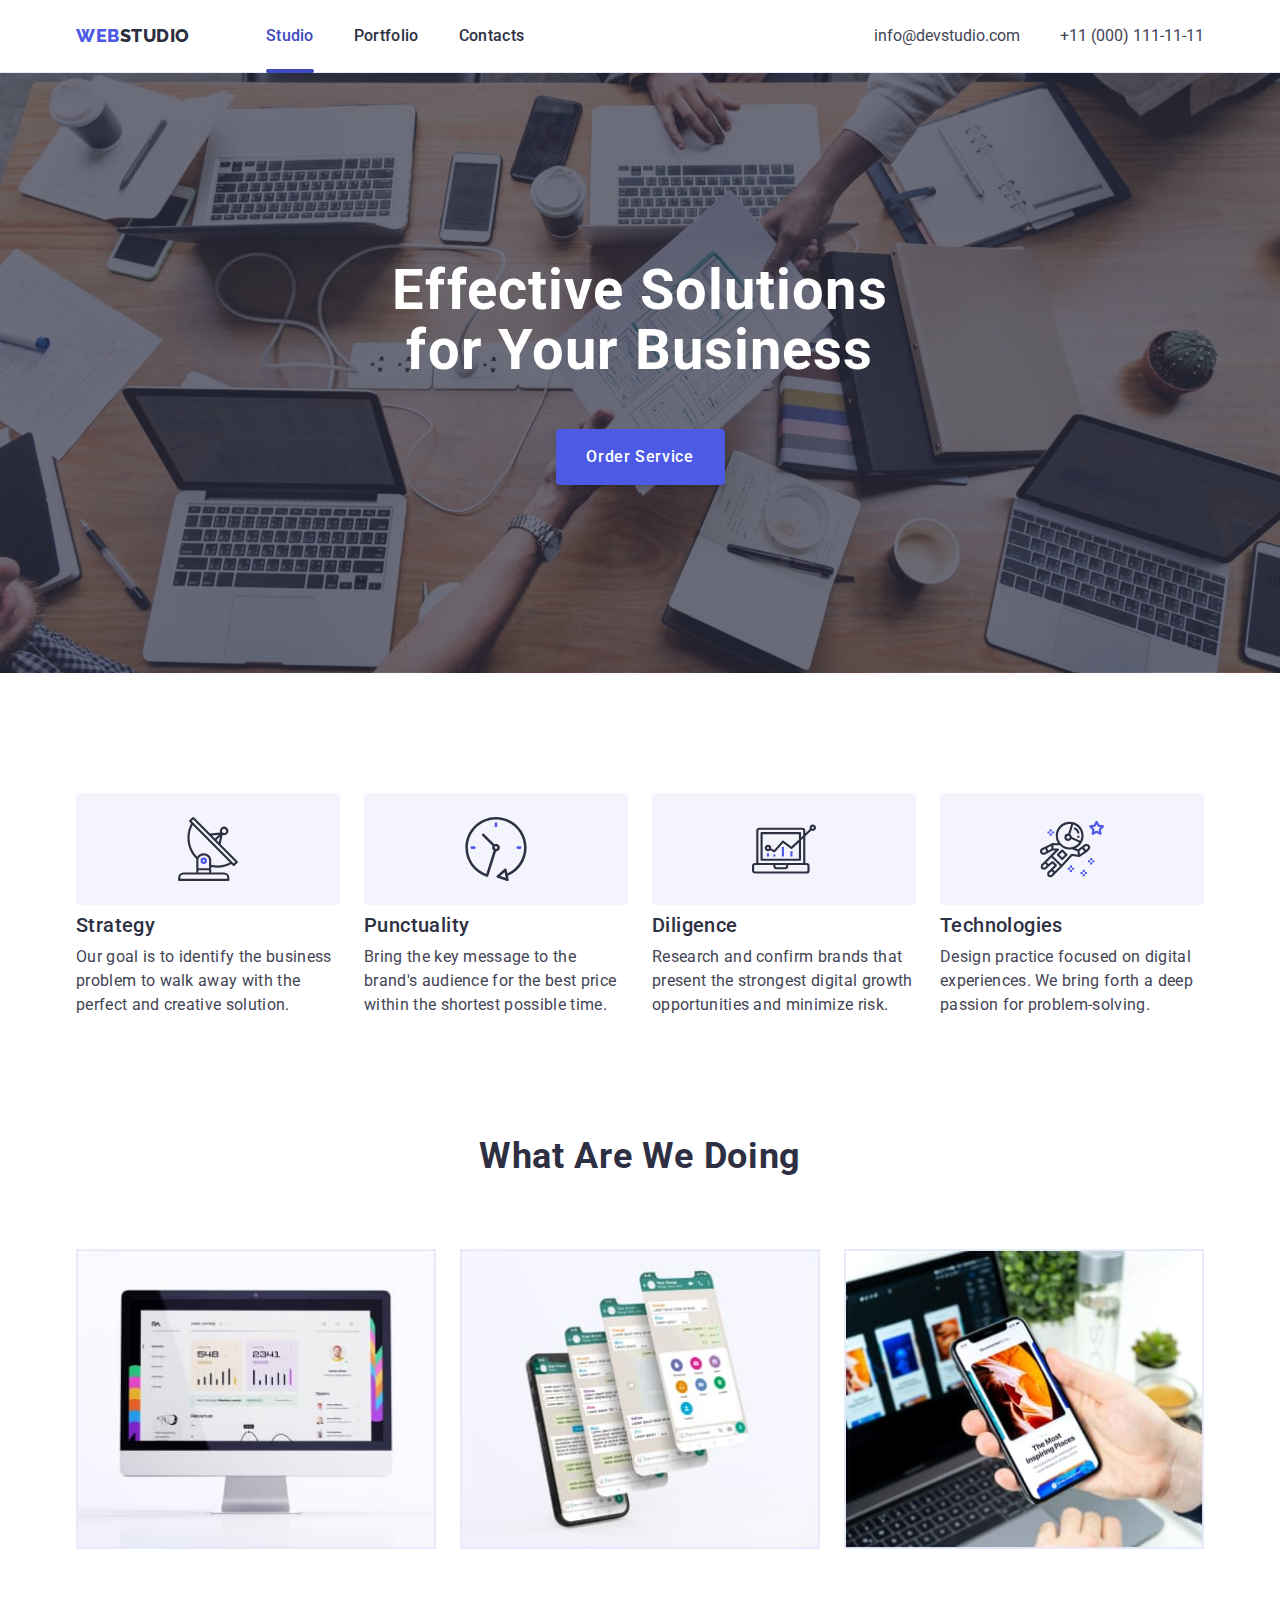
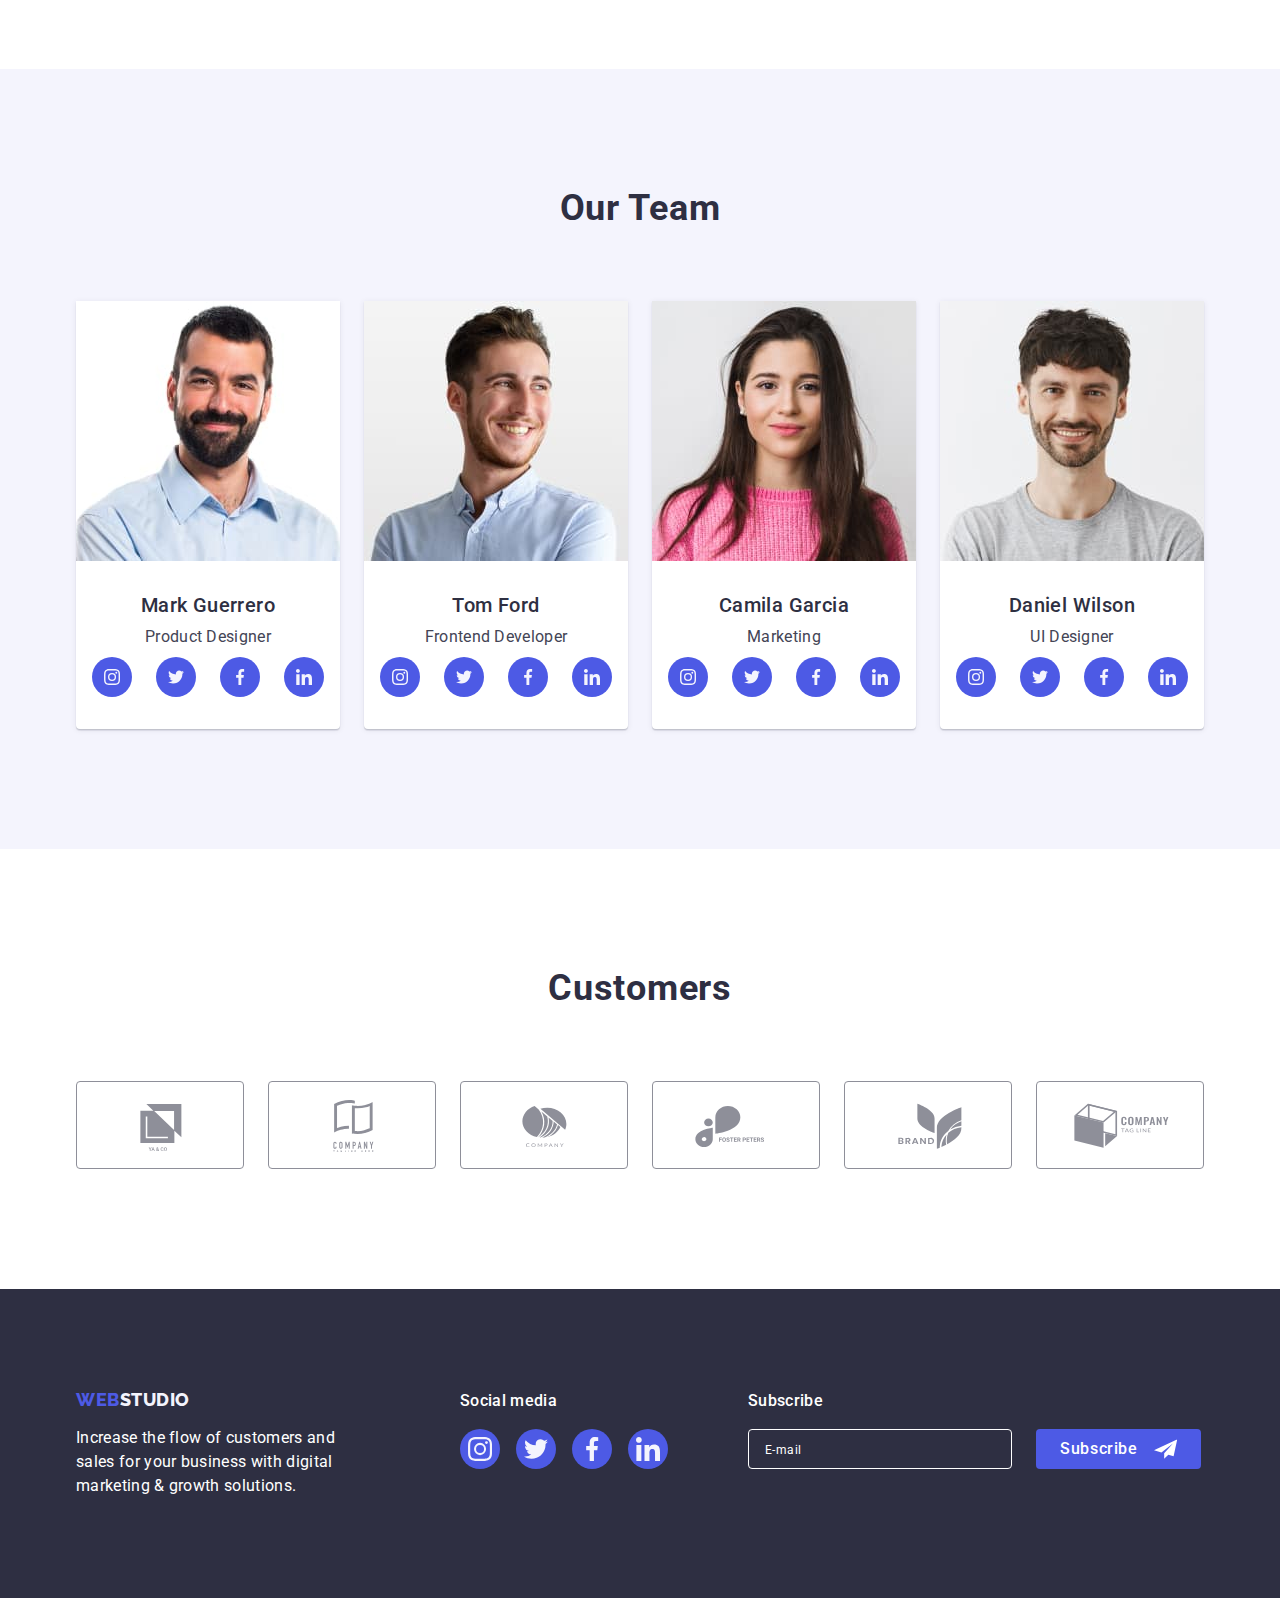
==== commit d2dd1626: "fixed bag" ====
--- a/index.html
+++ b/index.html
@@ -129,8 +129,8 @@
     <main>
       <!-- section1 -->
 
-      <section class="hero container">
-        <div class="hero-section">
+      <section class="hero">
+        <div class="hero-section container">
           <h1 class="hero-name">
             Effective Solutions <br />
             for Your Business
@@ -240,7 +240,7 @@
       <!-- section4 -->
 
       <section class="section team">
-        <div class="container">
+        <div class="container container-team">
           <h2 class="team-our">Our Team</h2>
           <ul class="list-people list">
             <li class="team-list">
@@ -474,7 +474,7 @@
       <!-- section5 -->
 
       <section class="section">
-        <div class="container">
+        <div class="container container-customers">
           <h2 class="customers-name">Customers</h2>
           <ul class="list-logotype-company list">
             <li class="company-list">
@@ -688,8 +688,10 @@
                 <use href="./images/icons.svg#policy"></use>
               </svg>
             </span>
-            I accept the terms and conditions of the&nbsp;
-            <a href="#" class="privacy-policy-link"> Privacy Policy</a></label
+            <span>
+              I accept the terms and conditions of the&nbsp;
+              <a href="#" class="privacy-policy-link"> Privacy Policy</a></span
+            ></label
           >
 
           <button class="button-sabmit" type="submit">Send</button>
--- a/css/styles.css
+++ b/css/styles.css
@@ -75,11 +75,6 @@
 }
 
 /*  */
-
-.section {
-  padding-top: 96px;
-  padding-bottom: 96px;
-}
 
 .container {
   padding-left: 16px;
@@ -133,9 +128,8 @@
 
 .nav-header {
   display: flex;
+  align-items: center;
   justify-content: space-between;
-  padding-top: 24px;
-  padding-bottom: 24px;
 }
 
 .navigation {
@@ -508,7 +502,6 @@
 }
 
 .footer-paragraph {
-  display: flex;
   color: var(--white-kolor);
   font-size: 16px;
   line-height: 1.5;
@@ -669,7 +662,7 @@
   transform: translate(-50%, -50%);
 
   width: 408px;
-  height: 584px;
+  height: 600px;
   background-color: #fcfcfc;
   box-shadow: 0px 1px 1px rgba(0, 0, 0, 0.14), 0px 1px 3px rgba(0, 0, 0, 0.12),
     0px 2px 1px rgba(0, 0, 0, 0.2);
@@ -1154,13 +1147,31 @@
   transition-timing-function: var(--timing-function);
 }
 
+@media screen and (max-width: 428px) {
+  .modal {
+    width: 320px;
+    height: auto;
+  }
+
+  .modal-icon {
+    gap: 24px;
+  }
+}
+@media screen and (min-width: 428px) {
+  .modal-icon {
+    gap: 56px;
+  }
+}
+
 @media screen and (max-width: 767px) {
   .icon-bg {
     display: none;
   }
+
   .section.aboutus {
     display: none;
   }
+
   .section.aboutus {
     display: none;
   }
@@ -1168,6 +1179,17 @@
   .container {
     max-width: 428px;
   }
+
+  .section {
+    padding-top: 96px;
+    padding-bottom: 96px;
+  }
+
+  .page-header {
+    padding-top: 24px;
+    padding-bottom: 24px;
+  }
+
   .nav-auth {
     display: flex;
   }
@@ -1179,6 +1201,9 @@
 
   .button-burger-open {
     stroke: var(--title-text-color);
+    display: flex;
+    justify-content: center;
+    align-items: center;
   }
 
   .hero-section {
@@ -1190,8 +1215,16 @@
     margin-bottom: 72px;
   }
 
+  .list-paragraph {
+    font-weight: 500;
+  }
+
   .list-title {
     text-align: center;
+
+    font-weight: 700;
+    font-size: 36px;
+    line-height: 1.11;
   }
 
   .list-combination:not(:last-child) {
@@ -1309,6 +1342,10 @@
     gap: 40px;
   }
 
+  .current::after {
+    bottom: -25px;
+  }
+
   .list-section-two {
     display: flex;
     flex-wrap: wrap;
@@ -1317,6 +1354,11 @@
 
   /* !!!!!!!!!!!!!!!!!!!!!!!!!!!!!!!!!!!!! */
 
+  .hero-name {
+    font-size: 56px;
+    line-height: 1.07;
+  }
+
   .company-icon-link {
     width: 168px;
   }
@@ -1351,6 +1393,11 @@
 @media screen and (min-width: 768px) and (max-width: 1157px) {
   .container {
     width: 768px;
+  }
+
+  .section {
+    padding-top: 96px;
+    padding-bottom: 96px;
   }
 
   .icon-bg {
@@ -1373,14 +1420,15 @@
     flex-direction: column;
   }
 
+  .page-header {
+    padding-top: 16px;
+    padding-bottom: 16px;
+  }
+
   .auth {
     font-size: 12px;
     line-height: 1.17;
     letter-spacing: 0.04em;
-  }
-
-  .current::after {
-    bottom: -33px;
   }
 
   .hero-section {
@@ -1410,6 +1458,10 @@
     width: 356px;
   }
 
+  .list-paragraph {
+    font-weight: 500;
+  }
+
   .list-people {
     gap: 64px 24px;
   }
@@ -1419,12 +1471,26 @@
     flex-wrap: wrap;
   }
 
+  .list-title {
+    font-weight: 700;
+    font-size: 36px;
+    line-height: 1.11;
+  }
+
+  .container-team {
+    width: 584px;
+  }
+
+  .container-customers {
+    width: 584px;
+  }
+
   .width-footer {
     max-width: 453px;
   }
 
   .footer-container {
-    padding: 0 108px;
+    width: 584px;
     gap: 74px 24px;
   }
 
@@ -1472,16 +1538,18 @@
     padding-left: 15px;
   }
 
+  .page-header {
+    padding-top: 24px;
+    padding-bottom: 24px;
+  }
+
+  .section {
+    padding-top: 120px;
+    padding-bottom: 120px;
+  }
+
   .logo {
     margin-right: 76px;
-  }
-
-  .current::after {
-    bottom: -25px;
-  }
-
-  .nav-header {
-    align-items: center;
   }
 
   .address-auth {
@@ -1507,6 +1575,7 @@
   }
 
   .hero {
+    max-width: 1440px;
     background-image: linear-gradient(
         rgba(46, 47, 66, 0.7),
         rgba(46, 47, 66, 0.7)
@@ -1522,12 +1591,23 @@
 
   /*  */
 
-  .list-section-two {
-  }
-
   .list-combination {
     width: 264px;
     flex-direction: ((100% - 72px) / 4);
+  }
+
+  .list-title {
+    font-weight: 500;
+    font-size: 20px;
+    line-height: 1.2;
+  }
+
+  .section.aboutus {
+    padding-top: 0;
+  }
+
+  .list-paragraph {
+    font-weight: 400;
   }
 
   .list-people {
